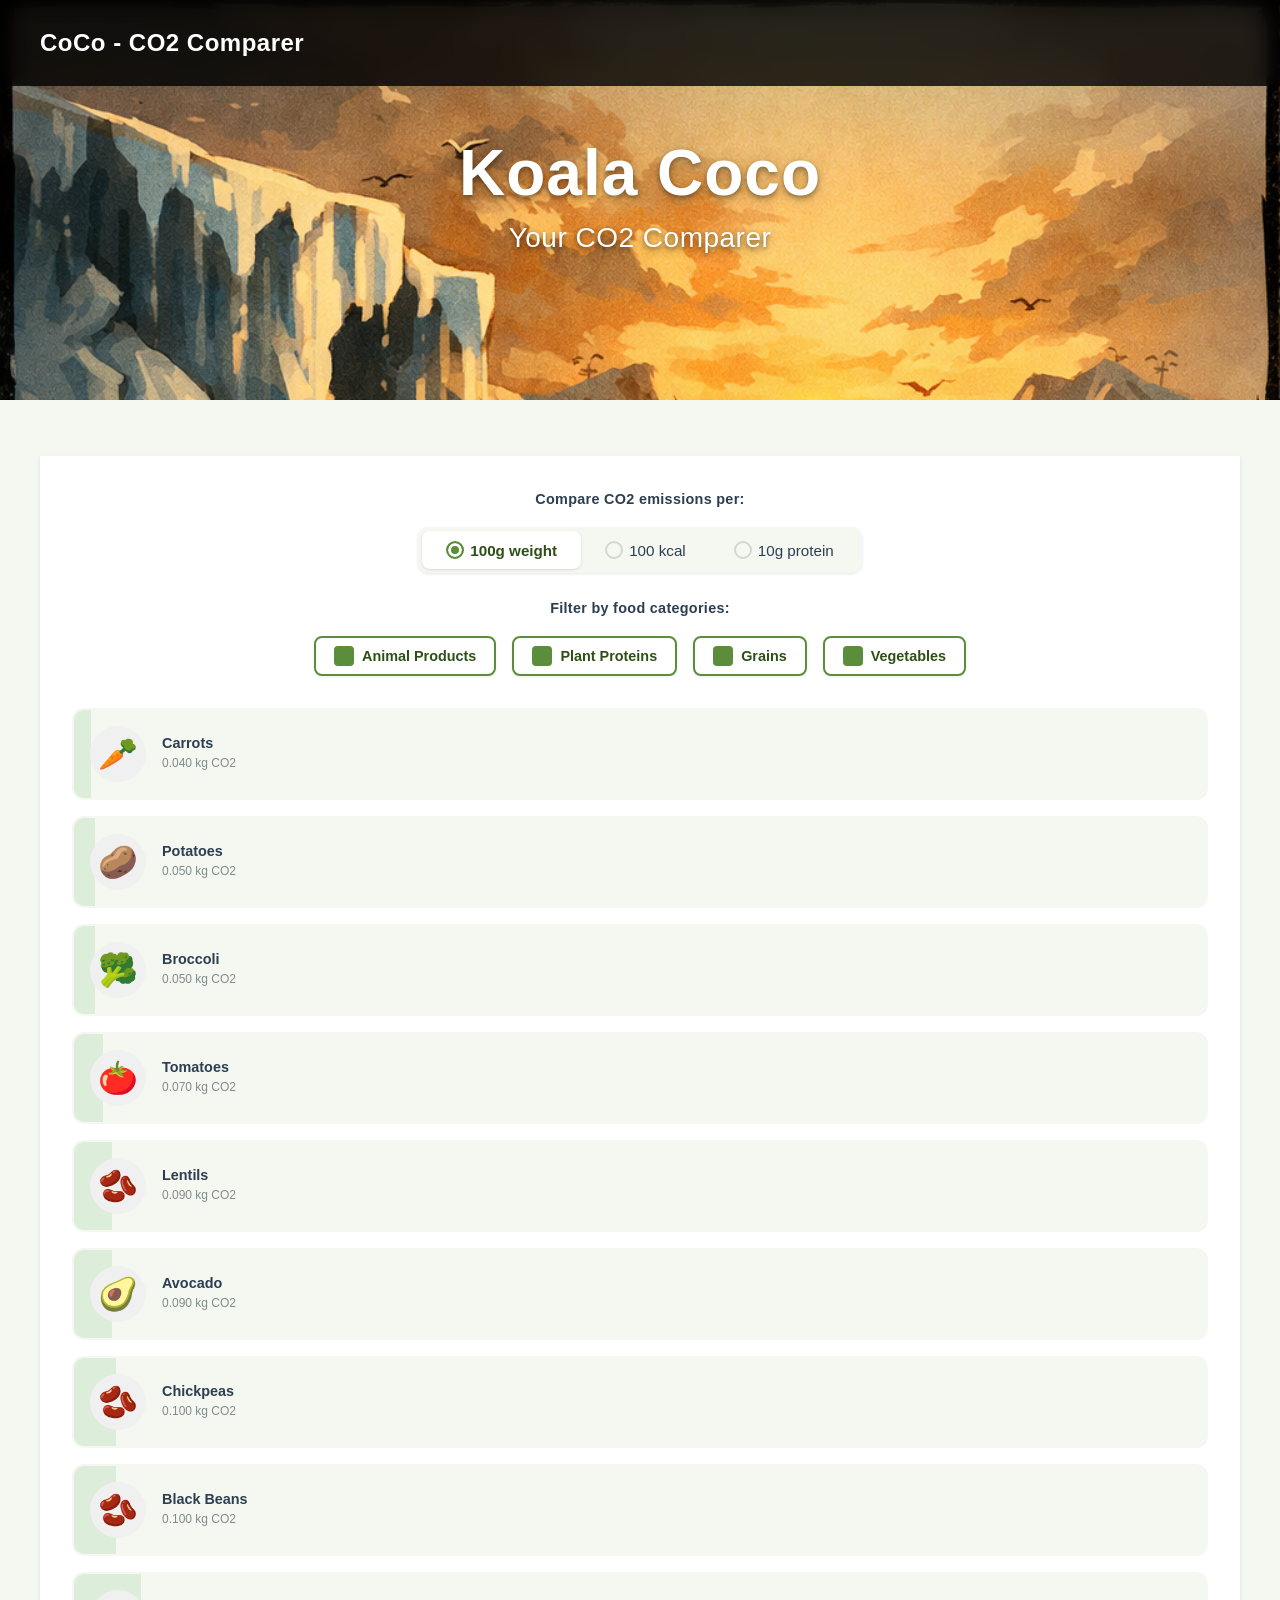
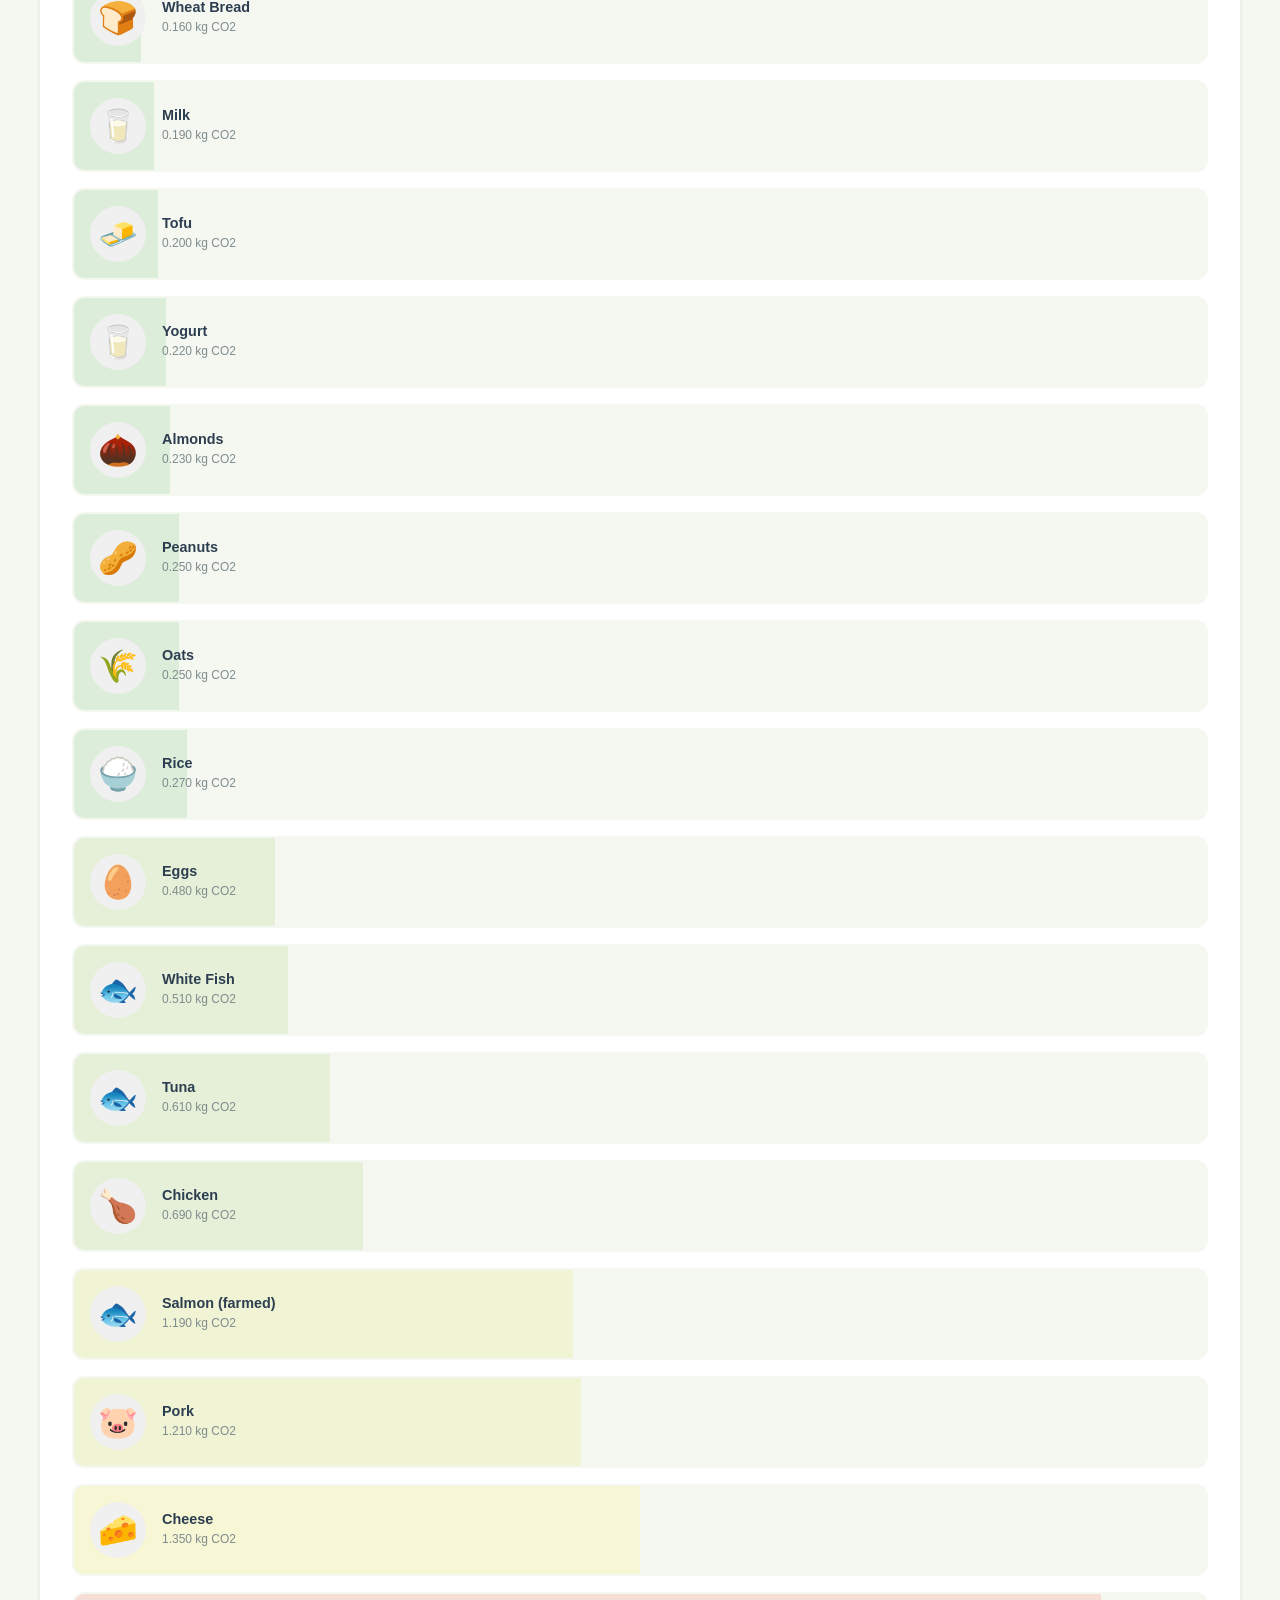
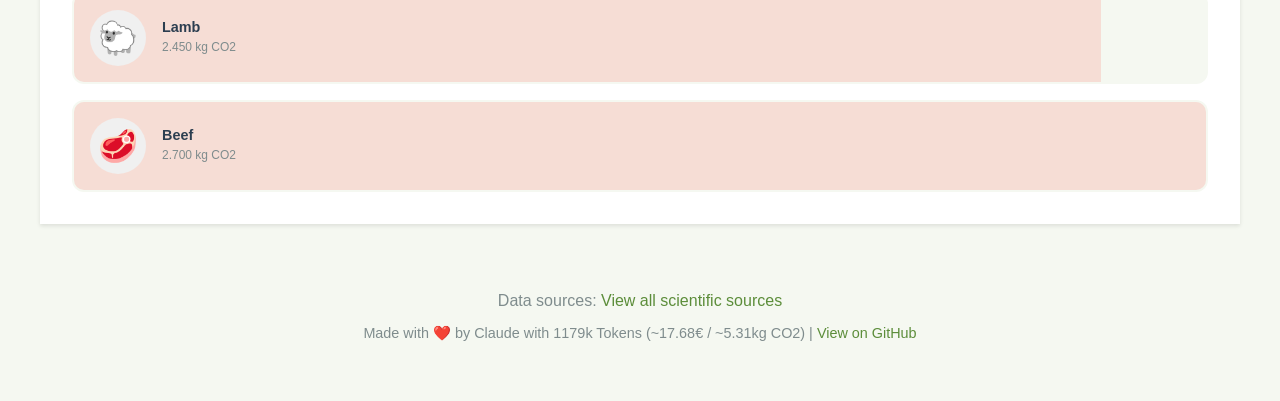
==== index.html @ 69d19e7f "Add overlay title to hero image Added centered overlay on hero image with title "Koala Coco" and sub" ====
<!DOCTYPE html>
<html lang="en">
<head>
    <meta charset="UTF-8">
    <meta name="viewport" content="width=device-width, initial-scale=1.0">
    <meta name="description" content="Compare the CO2 footprint of different foods per weight, calories, and protein. Learn how your food choices impact the environment with Coco the Koala.">
    <title>CoCo's CO2 Food Comparison | Environmental Impact Calculator</title>
    <link rel="stylesheet" href="styles.css">
</head>
<body>
    <!-- Hero Image -->
    <div class="hero-image">
        <img src="assets/coco-koala.png" alt="Coco the Koala" id="cocoImage" onerror="this.style.display='none'">
        <div class="hero-overlay">
            <h1 class="hero-title">Koala Coco</h1>
            <p class="hero-subtitle">Your CO2 Comparer</p>
        </div>
    </div>

    <!-- Header -->
    <header class="header">
        <div class="header-content">
            <h1>CoCo - CO2 Comparer</h1>
        </div>
    </header>

    <div class="container">
        <main class="main-content">
            <section class="food-comparison">
                <div class="controls-group">
                    <label class="controls-label">Compare CO2 emissions per:</label>
                    <div class="mode-buttons">
                        <button class="mode-btn active" data-mode="weight">100g weight</button>
                        <button class="mode-btn" data-mode="calories">100 kcal</button>
                        <button class="mode-btn" data-mode="protein">10g protein</button>
                    </div>
                </div>

                <div class="controls-group">
                    <label class="controls-label">Filter by food categories:</label>
                    <div class="category-buttons">
                        <button class="category-btn active" data-category="animal">Animal Products</button>
                        <button class="category-btn active" data-category="plant_protein">Plant Proteins</button>
                        <button class="category-btn active" data-category="grain">Grains</button>
                        <button class="category-btn active" data-category="vegetable">Vegetables</button>
                    </div>
                </div>

                <div class="bar-chart-container">
                    <div id="foodsList" class="foods-bars"></div>
                </div>
            </section>
        </main>

        <!-- Footer -->
        <footer class="footer">
            <p>Data sources: <a href="#" id="viewSourcesLink">View all scientific sources</a></p>
            <p class="attribution">
                Made with ❤️ by Claude with <span id="tokens"></span>k Tokens
                (~<span id="cost"></span>€ / ~<span id="co2"></span>kg CO2) |
                <a href="https://github.com/Ionenstrahl/CoCo" target="_blank">View on GitHub</a>
            </p>
        </footer>
    </div>

    <!-- Source Modal -->
    <div id="sourceModal" class="modal">
        <div class="modal-content">
            <span class="modal-close">&times;</span>
            <h2>Scientific Source</h2>
            <div id="sourceDetails"></div>
        </div>
    </div>

    <!-- All Sources Modal -->
    <div id="allSourcesModal" class="modal">
        <div class="modal-content">
            <span class="modal-close">&times;</span>
            <h2>All Data Sources</h2>
            <div id="allSourcesDetails"></div>
        </div>
    </div>

    <!-- Load data and main script -->
    <script src="data.js"></script>
    <script src="script.js"></script>
</body>
</html>
---- styles.css ----
/* ABOUTME: Stylesheet for CoCo CO2 Food Comparison website with responsive design
   ABOUTME: Includes color-coding for CO2 levels and accessible contrast ratios */

:root {
    --color-primary: #2d5016;
    --color-secondary: #5c8d3a;
    --color-accent: #a4c639;
    --color-background: #f5f8f1;
    --color-white: #ffffff;
    --color-text: #2c3e50;
    --color-text-light: #7f8c8d;
    --color-border: #d1d8d0;
    --color-shadow: rgba(0, 0, 0, 0.1);

    --color-co2-low: #4caf50;
    --color-co2-medium: #ff9800;
    --color-co2-high: #f44336;

    --border-radius: 12px;
    --spacing-xs: 8px;
    --spacing-sm: 16px;
    --spacing-md: 24px;
    --spacing-lg: 32px;
    --spacing-xl: 48px;
}

* {
    margin: 0;
    padding: 0;
    box-sizing: border-box;
}

body {
    font-family: -apple-system, BlinkMacSystemFont, 'Segoe UI', Roboto, Oxygen, Ubuntu, Cantarell, sans-serif;
    line-height: 1.6;
    color: var(--color-text);
    background-color: var(--color-background);
    min-height: 100vh;
    margin: 0;
    padding: 0;
}

.container {
    max-width: 1200px;
    margin: 0 auto;
    padding: var(--spacing-md) 0;
    margin-top: var(--spacing-lg);
}

/* Hero Image */
.hero-image {
    width: 100%;
    overflow: hidden;
    margin: 0;
    padding: 0;
    position: relative;
}

.hero-image img {
    width: 100%;
    height: auto;
    display: block;
}

.hero-overlay {
    position: absolute;
    top: 50%;
    left: 50%;
    transform: translate(-50%, -50%);
    text-align: center;
    z-index: 10;
    pointer-events: none;
}

.hero-title {
    font-size: 3.5rem;
    font-weight: 800;
    color: var(--color-white);
    margin: 0;
    text-shadow:
        0 2px 4px rgba(0, 0, 0, 0.3),
        0 4px 8px rgba(0, 0, 0, 0.2),
        0 0 20px rgba(0, 0, 0, 0.15);
    letter-spacing: 1px;
    line-height: 1.1;
}

.hero-subtitle {
    font-size: 1.5rem;
    font-weight: 400;
    color: var(--color-white);
    margin: var(--spacing-xs) 0 0 0;
    text-shadow:
        0 2px 4px rgba(0, 0, 0, 0.4),
        0 4px 8px rgba(0, 0, 0, 0.3);
    letter-spacing: 0.5px;
}

@media (min-width: 768px) {
    .hero-image {
        max-height: 400px;
    }

    .hero-image img {
        width: 100%;
        height: 100%;
        object-fit: cover;
        object-position: center;
    }

    .hero-title {
        font-size: 4rem;
    }

    .hero-subtitle {
        font-size: 1.75rem;
    }
}

@media (max-width: 767px) {
    .hero-title {
        font-size: 2.5rem;
    }

    .hero-subtitle {
        font-size: 1.2rem;
    }
}

@media (max-width: 480px) {
    .hero-title {
        font-size: 2rem;
    }

    .hero-subtitle {
        font-size: 1rem;
    }
}

/* Header Styles */
.header {
    background: rgba(0, 0, 0, 0.8);
    color: var(--color-white);
    padding: var(--spacing-md);
    position: fixed;
    top: 0;
    left: 0;
    right: 0;
    z-index: 100;
    backdrop-filter: blur(10px);
}

.header-content {
    max-width: 1200px;
    margin: 0 auto;
}

.header h1 {
    font-size: 1.5rem;
    font-weight: 600;
    margin: 0;
    letter-spacing: 0.5px;
}

/* Main Content */
.main-content {
    display: flex;
    flex-direction: column;
    gap: var(--spacing-lg);
}

section {
    background: var(--color-white);
    padding: var(--spacing-lg);
    border-radius: 0;
    box-shadow: 0 2px 4px var(--color-shadow);
}

section h2 {
    color: var(--color-primary);
    margin-bottom: var(--spacing-md);
    font-size: 1.8rem;
}

/* Food Comparison Section */
.food-comparison {
    background: var(--color-white);
    padding: var(--spacing-lg);
    border-radius: 0;
    box-shadow: 0 2px 4px var(--color-shadow);
}

.bar-chart-container {
    margin-top: var(--spacing-lg);
    width: 100%;
}

.foods-bars {
    display: flex;
    flex-direction: column;
    gap: var(--spacing-sm);
    width: 100%;
}

.no-foods-message {
    text-align: center;
    padding: var(--spacing-xl);
    color: var(--color-text-light);
    font-size: 1rem;
    font-style: italic;
}

.food-item {
    display: flex;
    align-items: center;
    gap: var(--spacing-sm);
    padding: var(--spacing-sm);
    background: var(--color-background);
    border-radius: var(--border-radius);
    transition: all 0.3s;
    border: 2px solid transparent;
    position: relative;
    overflow: hidden;
}

.food-item:hover {
    background-color: rgba(92, 141, 58, 0.1);
    border-color: var(--color-secondary);
    box-shadow: 0 4px 8px var(--color-shadow);
}

.food-bar {
    position: absolute;
    left: 0;
    top: 0;
    height: 100%;
    transition: width 0.6s ease-in-out;
    opacity: 0.15;
    z-index: 0;
}

.food-item:hover .food-bar {
    opacity: 0.25;
}

.food-info {
    display: flex;
    align-items: center;
    gap: var(--spacing-sm);
    flex: 1;
    position: relative;
    z-index: 1;
}

.food-image {
    width: 56px;
    height: 56px;
    object-fit: cover;
    border-radius: 50%;
    background: #f0f0f0;
    flex-shrink: 0;
}

.food-image.placeholder {
    display: flex;
    align-items: center;
    justify-content: center;
    font-size: 2rem;
}

.food-details {
    display: flex;
    flex-direction: column;
    gap: 2px;
    flex: 1;
    min-width: 0;
}

.food-name {
    font-size: 0.9rem;
    font-weight: 600;
    color: var(--color-text);
    line-height: 1.2;
}

.food-co2-value {
    font-size: 0.75rem;
    color: var(--color-text-light);
    font-weight: 500;
    cursor: pointer;
    transition: color 0.2s;
}

.food-co2-value:hover {
    color: var(--color-secondary);
    text-decoration: underline;
}

/* Controls Group */
.controls-group {
    display: flex;
    flex-direction: column;
    align-items: center;
    gap: var(--spacing-sm);
    margin-bottom: var(--spacing-md);
}

.controls-label {
    font-size: 0.9rem;
    font-weight: 600;
    color: var(--color-text);
    text-align: center;
    letter-spacing: 0.3px;
}

/* Mode Selection Buttons - Radio Style */
.mode-buttons {
    display: flex;
    gap: 0;
    justify-content: center;
    flex-wrap: wrap;
    background: var(--color-background);
    padding: 4px;
    border-radius: 10px;
    width: fit-content;
    box-shadow: 0 1px 3px rgba(0, 0, 0, 0.1);
}

.mode-btn {
    padding: 10px 24px;
    font-size: 0.95rem;
    font-weight: 500;
    border: none;
    background: transparent;
    color: var(--color-text);
    cursor: pointer;
    transition: all 0.25s ease;
    position: relative;
    border-radius: 8px;
    display: flex;
    align-items: center;
    gap: 6px;
}

.mode-btn::before {
    content: '';
    width: 14px;
    height: 14px;
    border: 2px solid var(--color-border);
    border-radius: 50%;
    transition: all 0.25s ease;
    display: inline-block;
}

.mode-btn:hover {
    color: var(--color-primary);
}

.mode-btn:hover::before {
    border-color: var(--color-secondary);
}

.mode-btn.active {
    background: var(--color-white);
    color: var(--color-primary);
    font-weight: 600;
    box-shadow: 0 1px 3px rgba(0, 0, 0, 0.12);
}

.mode-btn.active::before {
    border-color: var(--color-secondary);
    background: var(--color-secondary);
    box-shadow: inset 0 0 0 3px var(--color-white);
}

/* Category Filter Buttons - Checkbox Style */
.category-buttons {
    display: flex;
    gap: var(--spacing-sm);
    justify-content: center;
    flex-wrap: wrap;
    margin-bottom: 0;
}

.category-btn {
    padding: 8px 18px;
    font-size: 0.9rem;
    font-weight: 500;
    border: 2px solid var(--color-border);
    background: var(--color-white);
    color: var(--color-text);
    border-radius: 8px;
    cursor: pointer;
    transition: all 0.25s ease;
    display: flex;
    align-items: center;
    gap: 8px;
    box-shadow: 0 1px 3px rgba(0, 0, 0, 0.08);
}

.category-btn::before {
    content: '';
    width: 16px;
    height: 16px;
    border: 2px solid var(--color-border);
    border-radius: 4px;
    transition: all 0.25s ease;
    display: inline-block;
    position: relative;
}

.category-btn:hover {
    border-color: var(--color-secondary);
    background: rgba(92, 141, 58, 0.03);
    transform: translateY(-1px);
    box-shadow: 0 2px 6px rgba(0, 0, 0, 0.12);
}

.category-btn:hover::before {
    border-color: var(--color-secondary);
}

.category-btn.active {
    background: var(--color-white);
    border-color: var(--color-secondary);
    color: var(--color-primary);
    font-weight: 600;
}

.category-btn.active::before {
    background: var(--color-secondary);
    border-color: var(--color-secondary);
}

.category-btn.active::after {
    content: '✓';
    position: absolute;
    color: var(--color-white);
    font-size: 12px;
    font-weight: 700;
    margin-left: -14px;
    margin-top: 1px;
}

/* Footer */
.footer {
    text-align: center;
    padding: var(--spacing-lg);
    margin-top: var(--spacing-lg);
    color: var(--color-text-light);
}

.footer a {
    color: var(--color-secondary);
    text-decoration: none;
}

.footer a:hover {
    text-decoration: underline;
}

.attribution {
    margin-top: var(--spacing-xs);
    font-size: 0.9rem;
}

/* Modal Styles */
.modal {
    display: none;
    position: fixed;
    z-index: 1000;
    left: 0;
    top: 0;
    width: 100%;
    height: 100%;
    background-color: rgba(0, 0, 0, 0.5);
    animation: fadeIn 0.3s;
}

.modal.active {
    display: flex;
    justify-content: center;
    align-items: center;
}

@keyframes fadeIn {
    from { opacity: 0; }
    to { opacity: 1; }
}

.modal-content {
    background-color: var(--color-white);
    padding: var(--spacing-lg);
    border-radius: var(--border-radius);
    max-width: 600px;
    width: 90%;
    max-height: 80vh;
    overflow-y: auto;
    box-shadow: 0 4px 12px rgba(0, 0, 0, 0.3);
    position: relative;
    animation: slideIn 0.3s;
}

@keyframes slideIn {
    from {
        transform: translateY(-50px);
        opacity: 0;
    }
    to {
        transform: translateY(0);
        opacity: 1;
    }
}

.modal-close {
    position: absolute;
    right: var(--spacing-md);
    top: var(--spacing-md);
    font-size: 2rem;
    font-weight: 700;
    color: var(--color-text-light);
    cursor: pointer;
    line-height: 1;
}

.modal-close:hover {
    color: var(--color-text);
}

.source-details {
    margin-top: var(--spacing-md);
}

.source-details h3 {
    color: var(--color-primary);
    margin-bottom: var(--spacing-sm);
}

.source-details p {
    margin-bottom: var(--spacing-xs);
}

.source-details a {
    color: var(--color-secondary);
    word-break: break-all;
}

.source-item {
    padding: var(--spacing-md);
    border: 1px solid var(--color-border);
    border-radius: 8px;
    margin-bottom: var(--spacing-md);
}

/* Responsive Design */
@media (max-width: 768px) {
    .header h1 {
        font-size: 1.25rem;
    }

    .controls-label {
        font-size: 0.85rem;
    }

    .food-image {
        width: 48px;
        height: 48px;
    }

    .food-image.placeholder {
        font-size: 1.75rem;
    }

    .mode-btn {
        font-size: 0.85rem;
        padding: 8px 16px;
    }

    .mode-btn::before {
        width: 12px;
        height: 12px;
    }

    .category-btn {
        font-size: 0.85rem;
        padding: 7px 14px;
    }

    .category-btn::before {
        width: 14px;
        height: 14px;
    }
}

@media (max-width: 480px) {
    .container {
        padding: var(--spacing-sm) 0;
    }

    section {
        padding: var(--spacing-md);
        border-radius: 0;
    }

    .header h1 {
        font-size: 1.1rem;
    }

    .controls-group {
        gap: var(--spacing-xs);
        margin-bottom: var(--spacing-sm);
    }

    .controls-label {
        font-size: 0.8rem;
    }

    .mode-buttons {
        padding: 3px;
    }

    .mode-btn {
        font-size: 0.8rem;
        padding: 7px 12px;
        gap: 4px;
    }

    .mode-btn::before {
        width: 11px;
        height: 11px;
    }

    .category-btn {
        font-size: 0.8rem;
        padding: 6px 12px;
        gap: 6px;
    }

    .category-btn::before {
        width: 13px;
        height: 13px;
    }

    .category-btn.active::after {
        font-size: 11px;
        margin-left: -12px;
    }

    .food-item {
        padding: var(--spacing-xs);
        gap: var(--spacing-xs);
    }

    .food-image {
        width: 44px;
        height: 44px;
    }

    .food-image.placeholder {
        font-size: 1.6rem;
    }

    .food-name {
        font-size: 0.8rem;
    }

    .food-co2-value {
        font-size: 0.7rem;
    }
}

/* Accessibility */
:focus-visible {
    outline: 2px solid var(--color-accent);
    outline-offset: 2px;
}

@media (prefers-reduced-motion: reduce) {
    *,
    *::before,
    *::after {
        animation-duration: 0.01ms !important;
        animation-iteration-count: 1 !important;
        transition-duration: 0.01ms !important;
    }
}
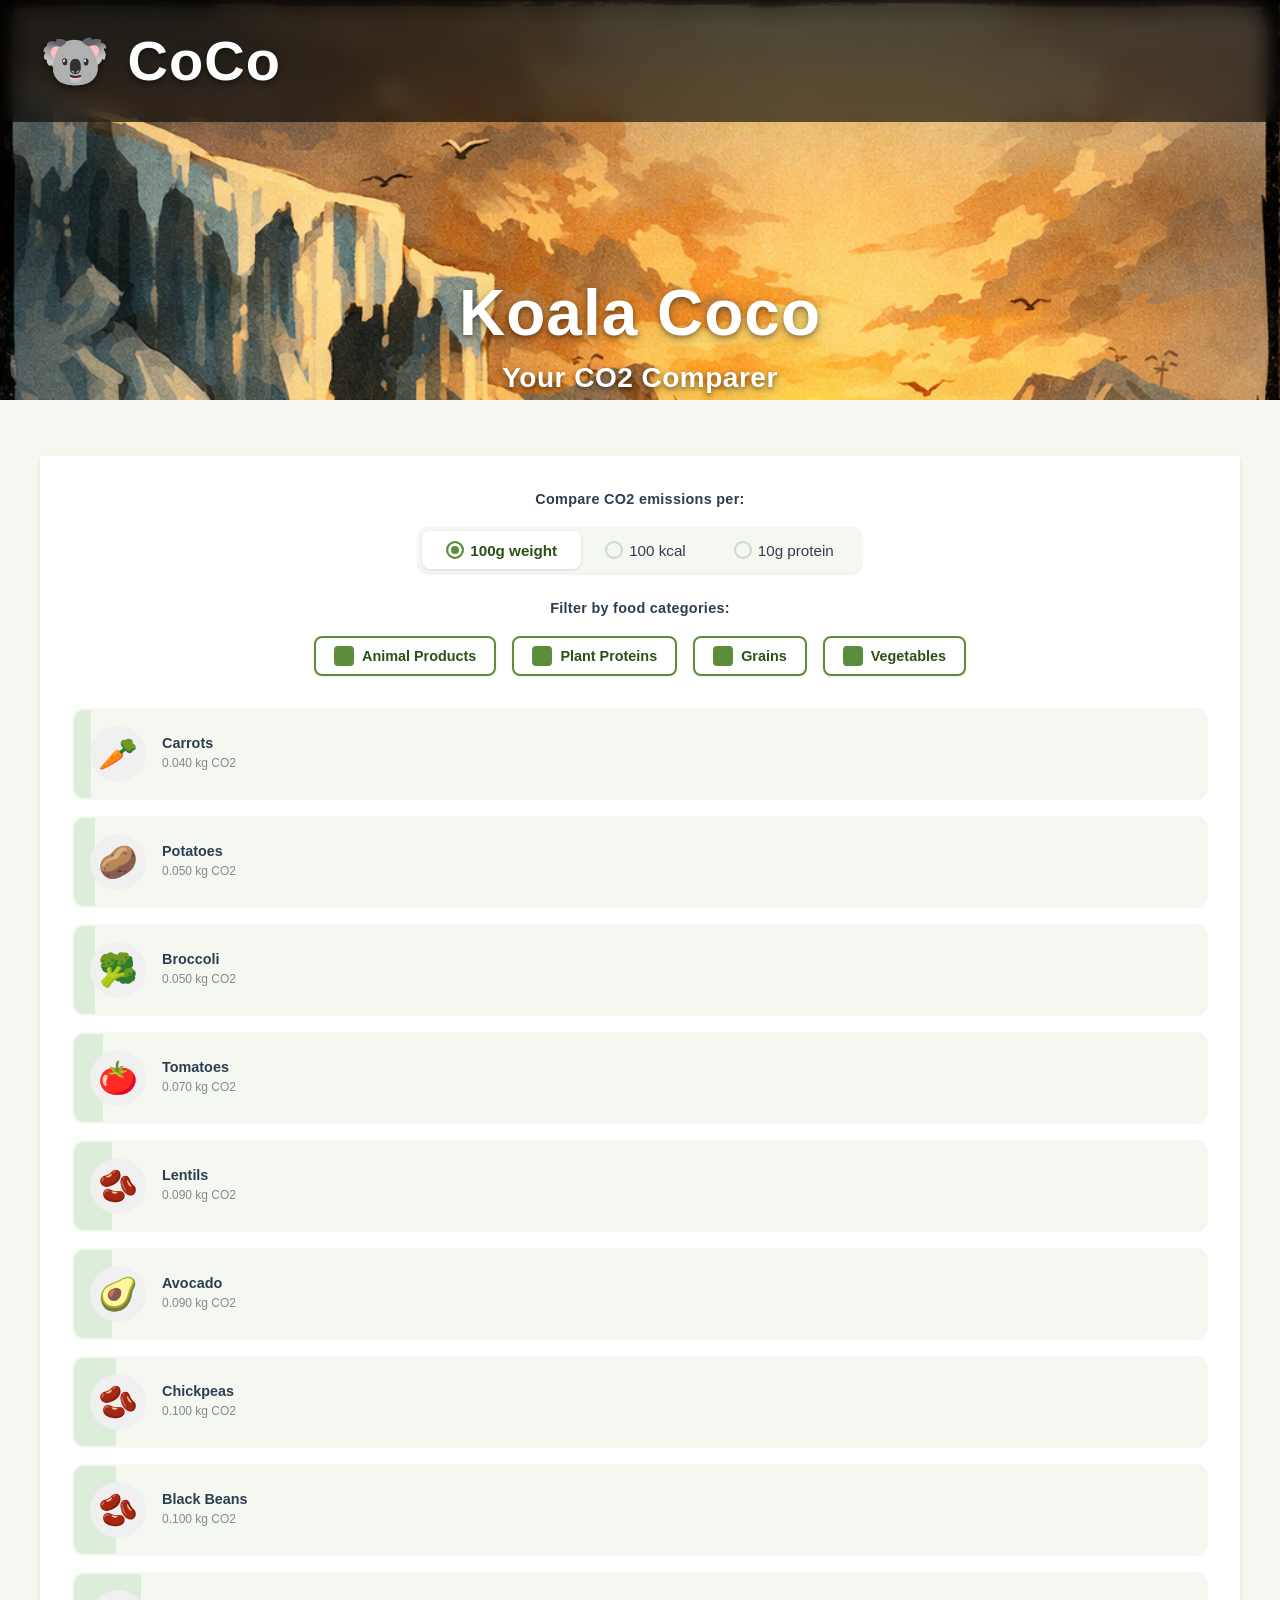
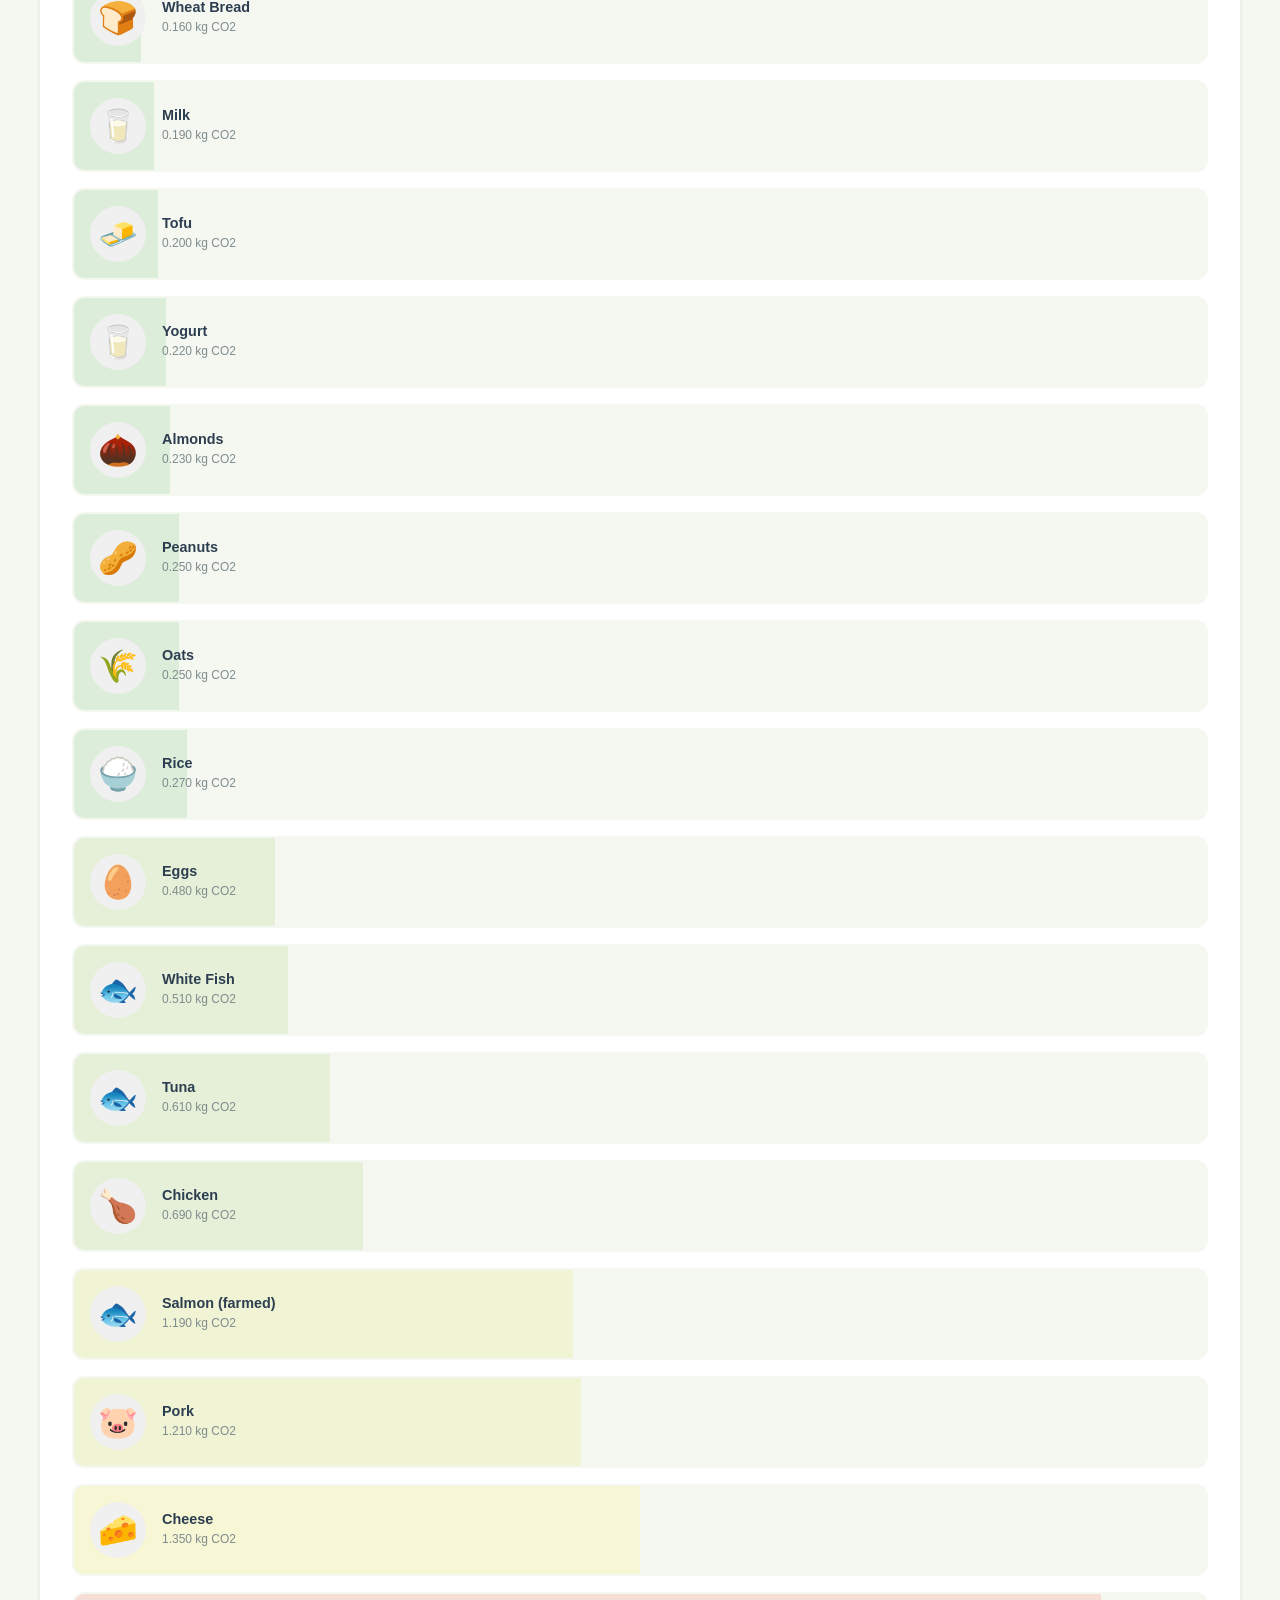
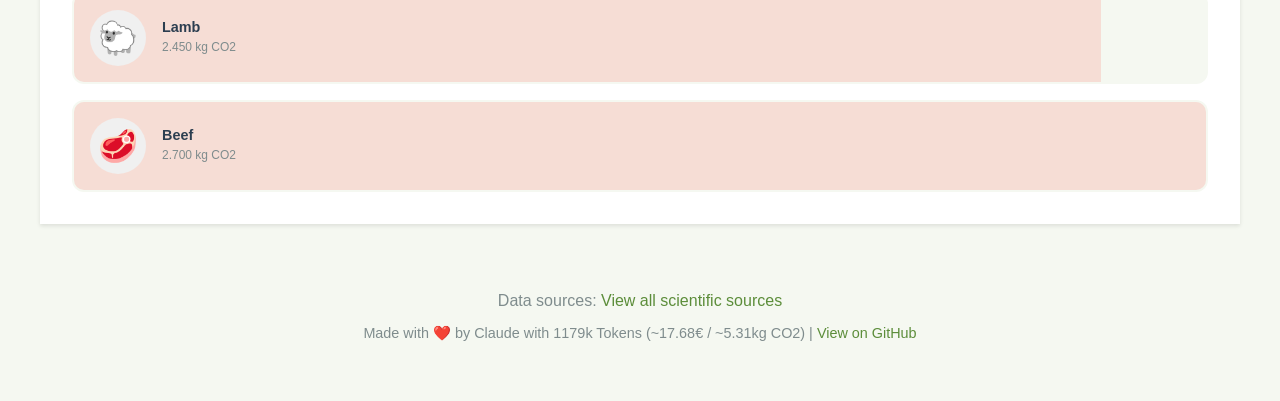
==== commit 43ae08fc: "finetune mobile appearance" ====
--- a/index.html
+++ b/index.html
@@ -20,7 +20,7 @@
     <!-- Header -->
     <header class="header">
         <div class="header-content">
-            <h1>CoCo - CO2 Comparer</h1>
+            <h1>🐨 CoCo</h1>
         </div>
     </header>
 
--- a/styles.css
+++ b/styles.css
@@ -64,7 +64,7 @@
 
 .hero-overlay {
     position: absolute;
-    top: 50%;
+    top: 85%;
     left: 50%;
     transform: translate(-50%, -50%);
     text-align: center;
@@ -87,7 +87,7 @@
 
 .hero-subtitle {
     font-size: 1.5rem;
-    font-weight: 400;
+    font-weight: 600;
     color: var(--color-white);
     margin: var(--spacing-xs) 0 0 0;
     text-shadow:
@@ -139,9 +139,9 @@
 
 /* Header Styles */
 .header {
-    background: rgba(0, 0, 0, 0.8);
+    background: rgba(0, 0, 0, 0.6);
     color: var(--color-white);
-    padding: var(--spacing-md);
+    padding: var(--spacing-sm);
     position: fixed;
     top: 0;
     left: 0;
@@ -156,10 +156,15 @@
 }
 
 .header h1 {
-    font-size: 1.5rem;
-    font-weight: 600;
+    font-size: 3.5rem;
+    font-weight: 800;
+    color: var(--color-white);
     margin: 0;
-    letter-spacing: 0.5px;
+    text-shadow:
+        0 2px 4px rgba(0, 0, 0, 0.3),
+        0 4px 8px rgba(0, 0, 0, 0.2),
+        0 0 20px rgba(0, 0, 0, 0.15);
+    letter-spacing: 1px;
 }
 
 /* Main Content */
@@ -603,7 +608,7 @@
     }
 
     .header h1 {
-        font-size: 1.1rem;
+        font-size: 2rem;
     }
 
     .controls-group {
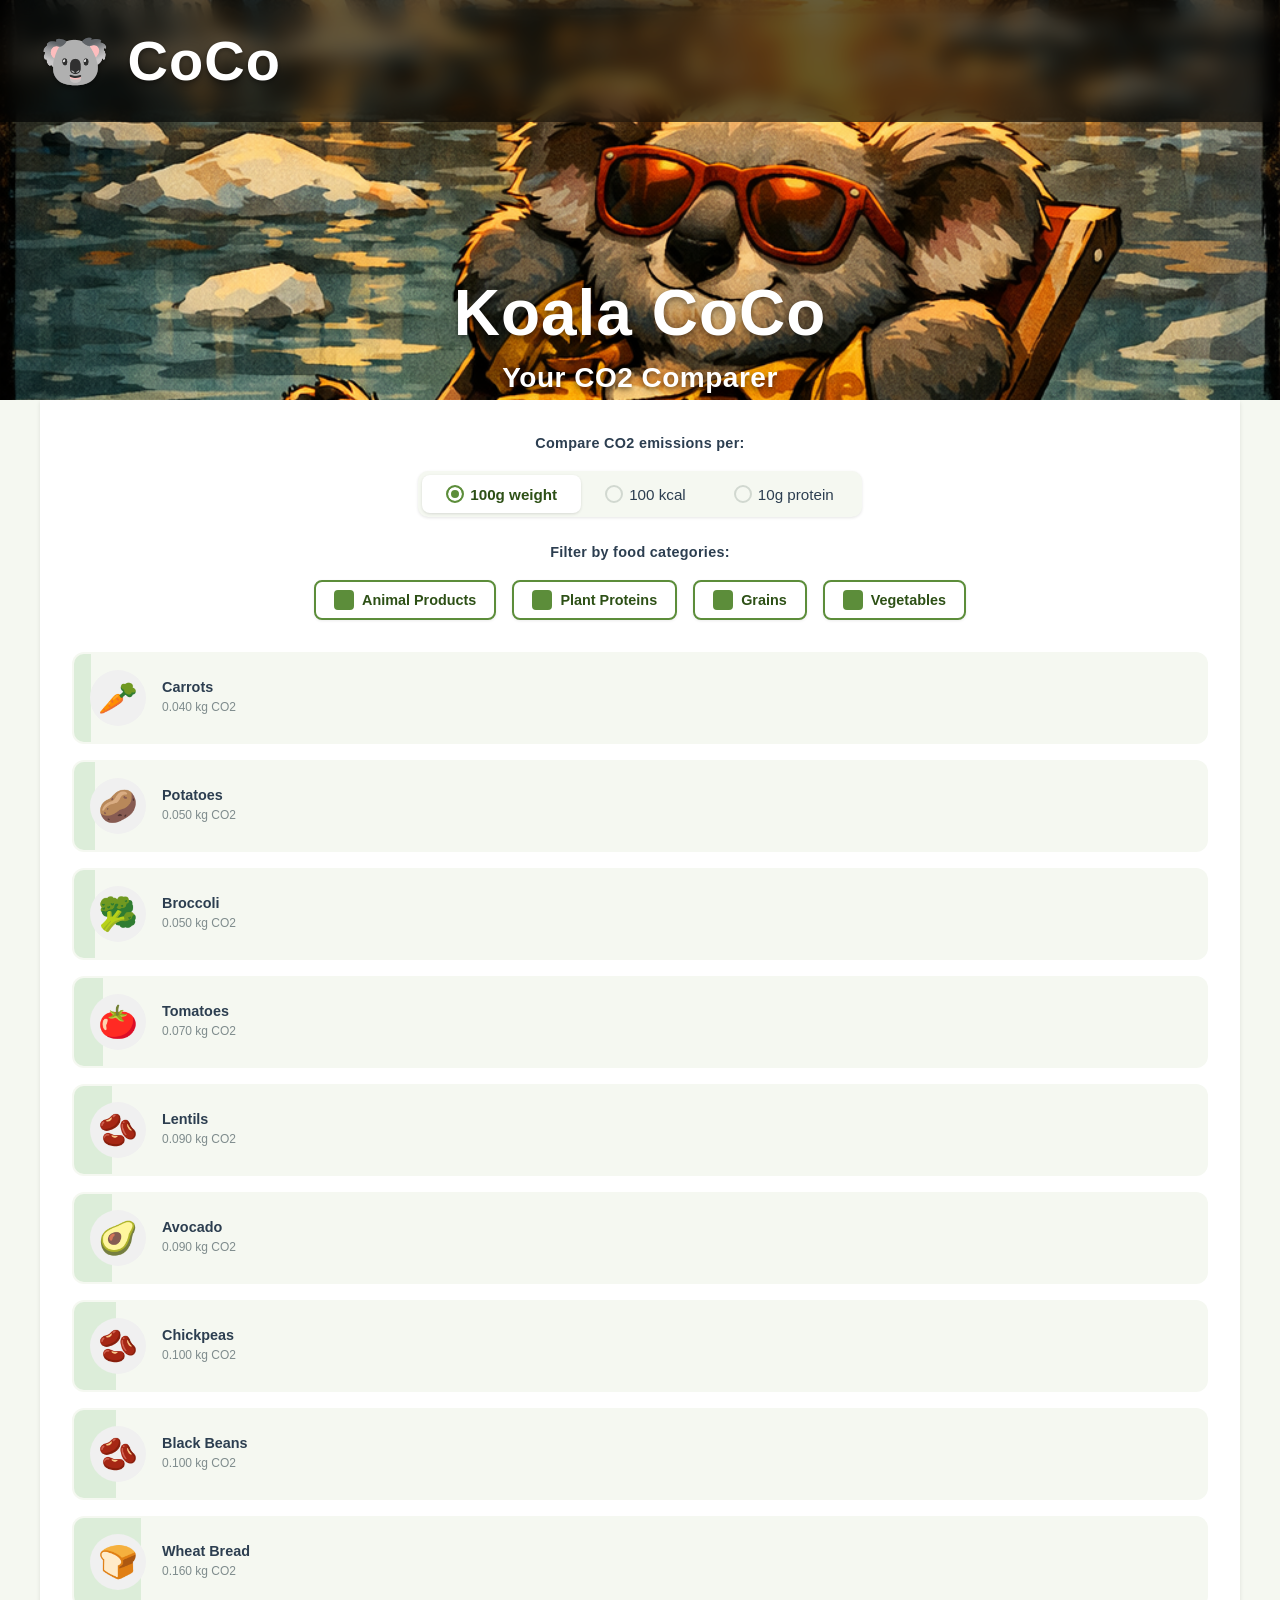
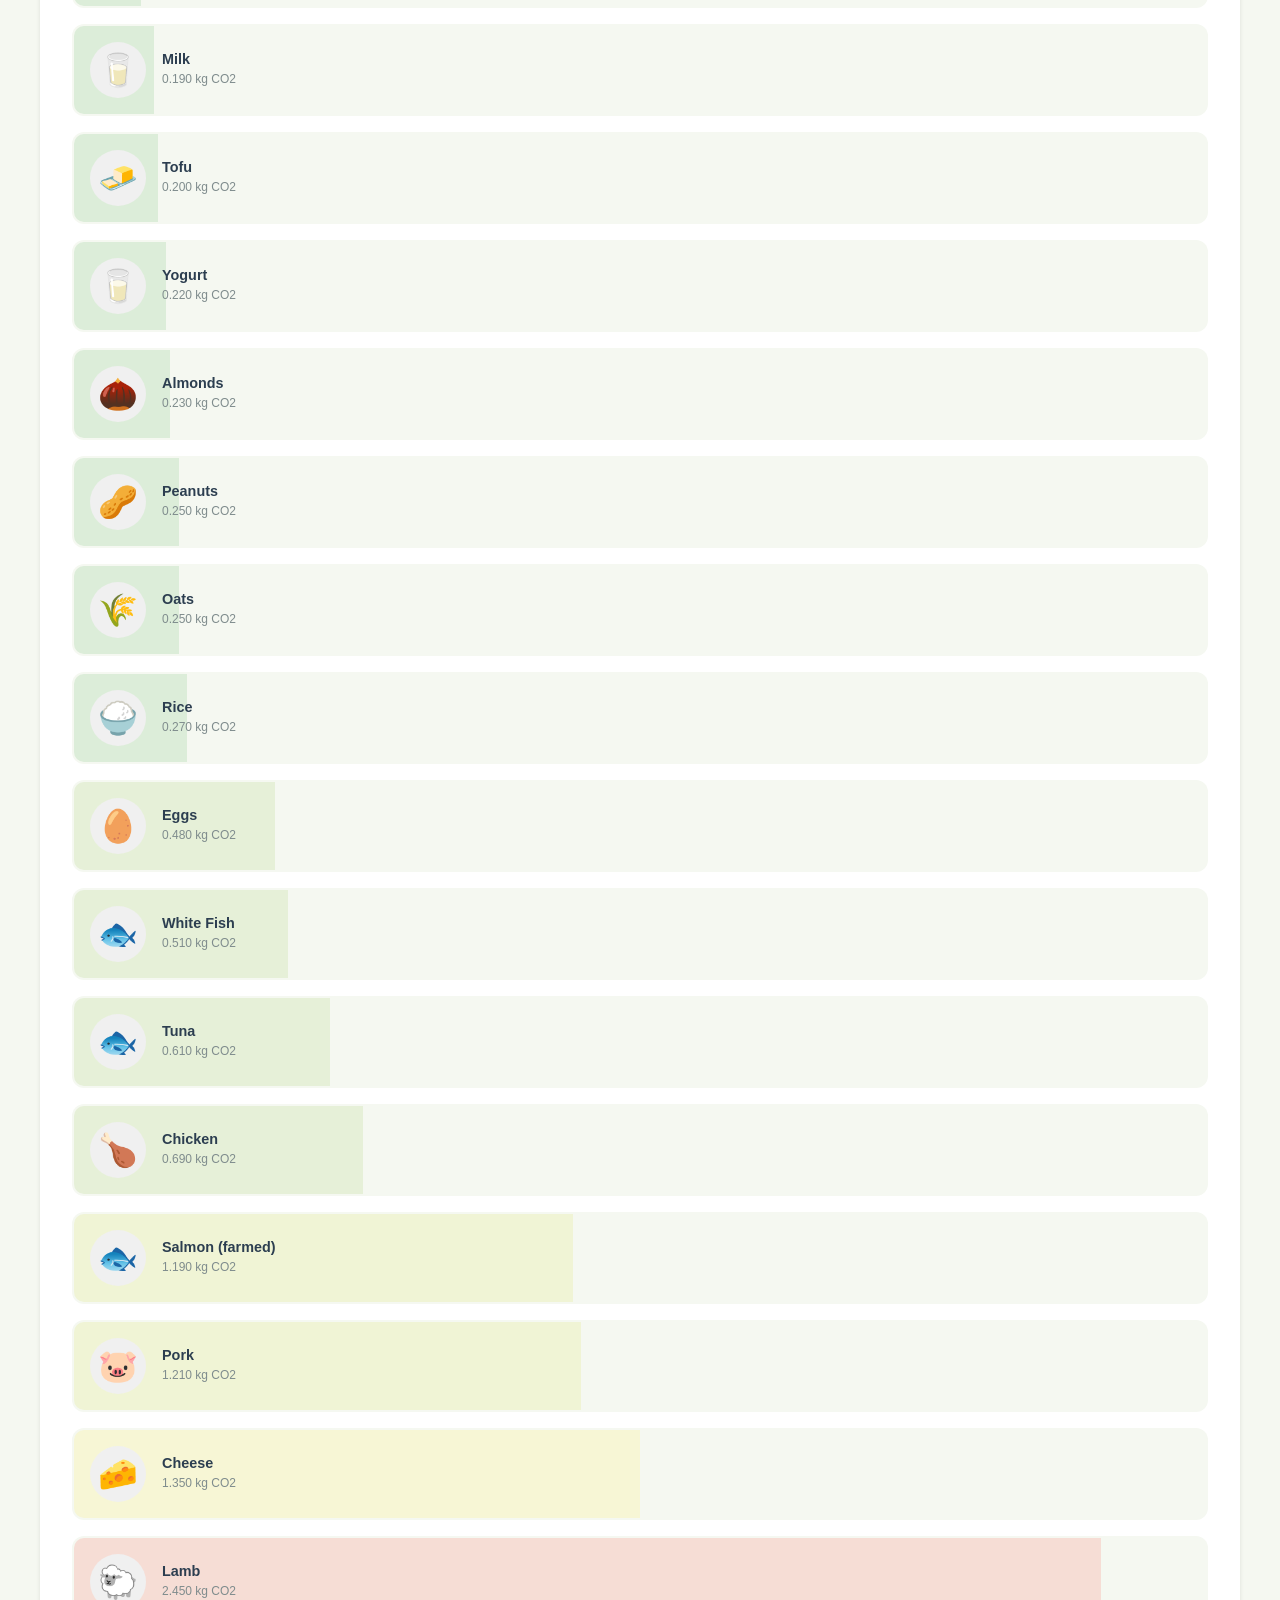
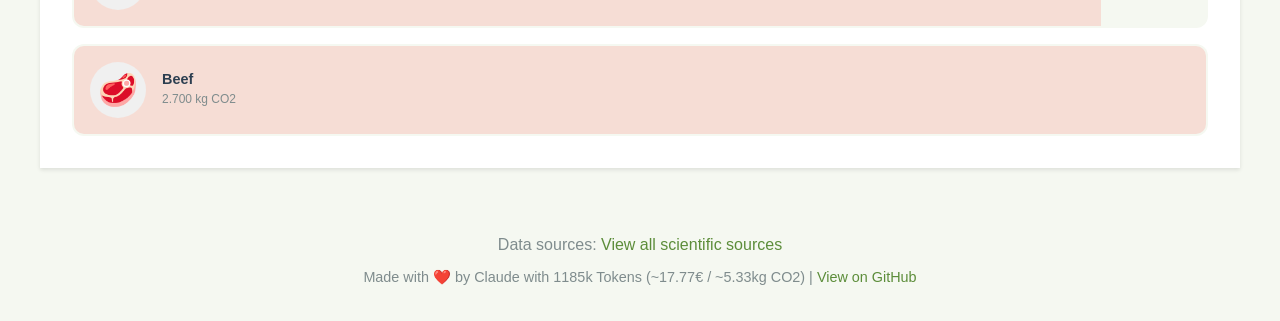
==== commit c104981b: "fix image title" ====
--- a/index.html
+++ b/index.html
@@ -12,7 +12,7 @@
     <div class="hero-image">
         <img src="assets/coco-koala.png" alt="Coco the Koala" id="cocoImage" onerror="this.style.display='none'">
         <div class="hero-overlay">
-            <h1 class="hero-title">Koala Coco</h1>
+            <h1 class="hero-title">Koala CoCo</h1>
             <p class="hero-subtitle">Your CO2 Comparer</p>
         </div>
     </div>
--- a/styles.css
+++ b/styles.css
@@ -43,8 +43,6 @@
 .container {
     max-width: 1200px;
     margin: 0 auto;
-    padding: var(--spacing-md) 0;
-    margin-top: var(--spacing-lg);
 }
 
 /* Hero Image */
@@ -99,13 +97,16 @@
 @media (min-width: 768px) {
     .hero-image {
         max-height: 400px;
+        display: flex;
+        align-items: center;
+        justify-content: center;
     }
 
     .hero-image img {
         width: 100%;
         height: 100%;
         object-fit: cover;
-        object-position: center;
+        object-position: center center;
     }
 
     .hero-title {
@@ -598,10 +599,6 @@
 }
 
 @media (max-width: 480px) {
-    .container {
-        padding: var(--spacing-sm) 0;
-    }
-
     section {
         padding: var(--spacing-md);
         border-radius: 0;
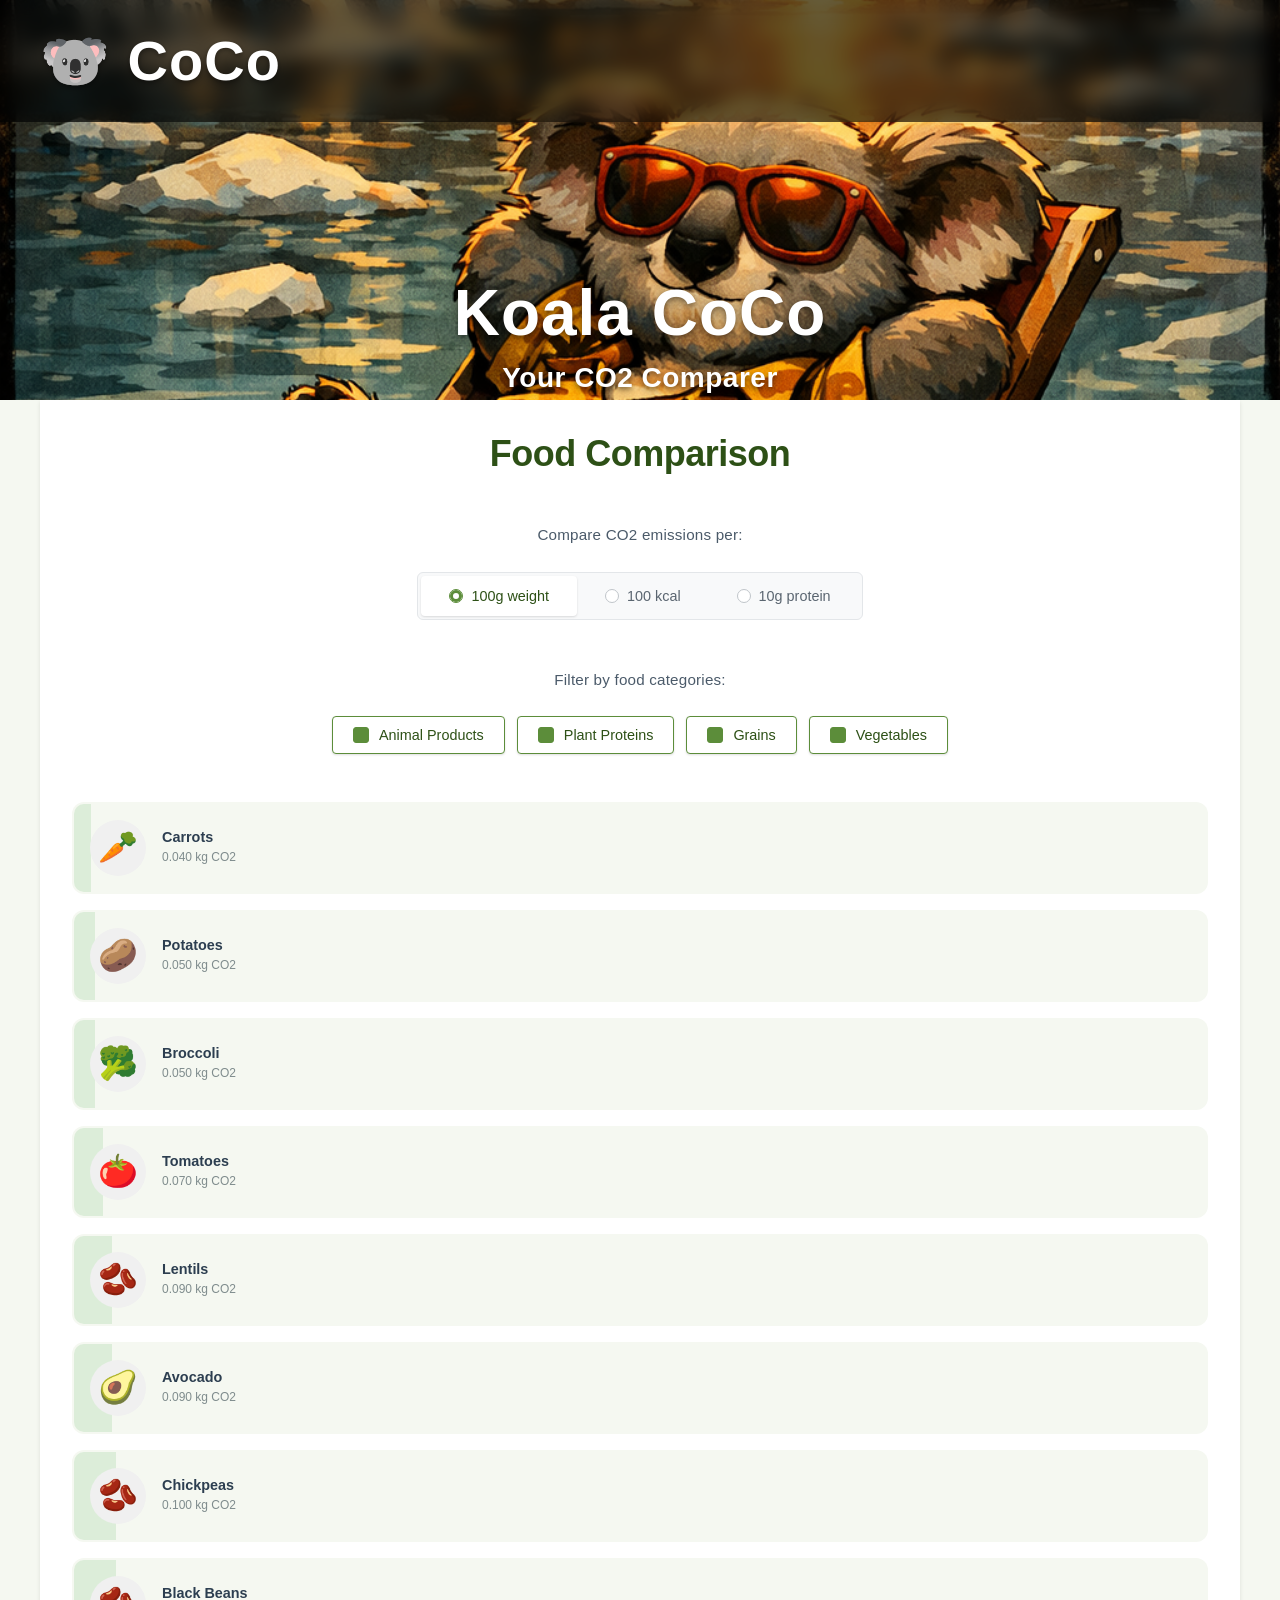
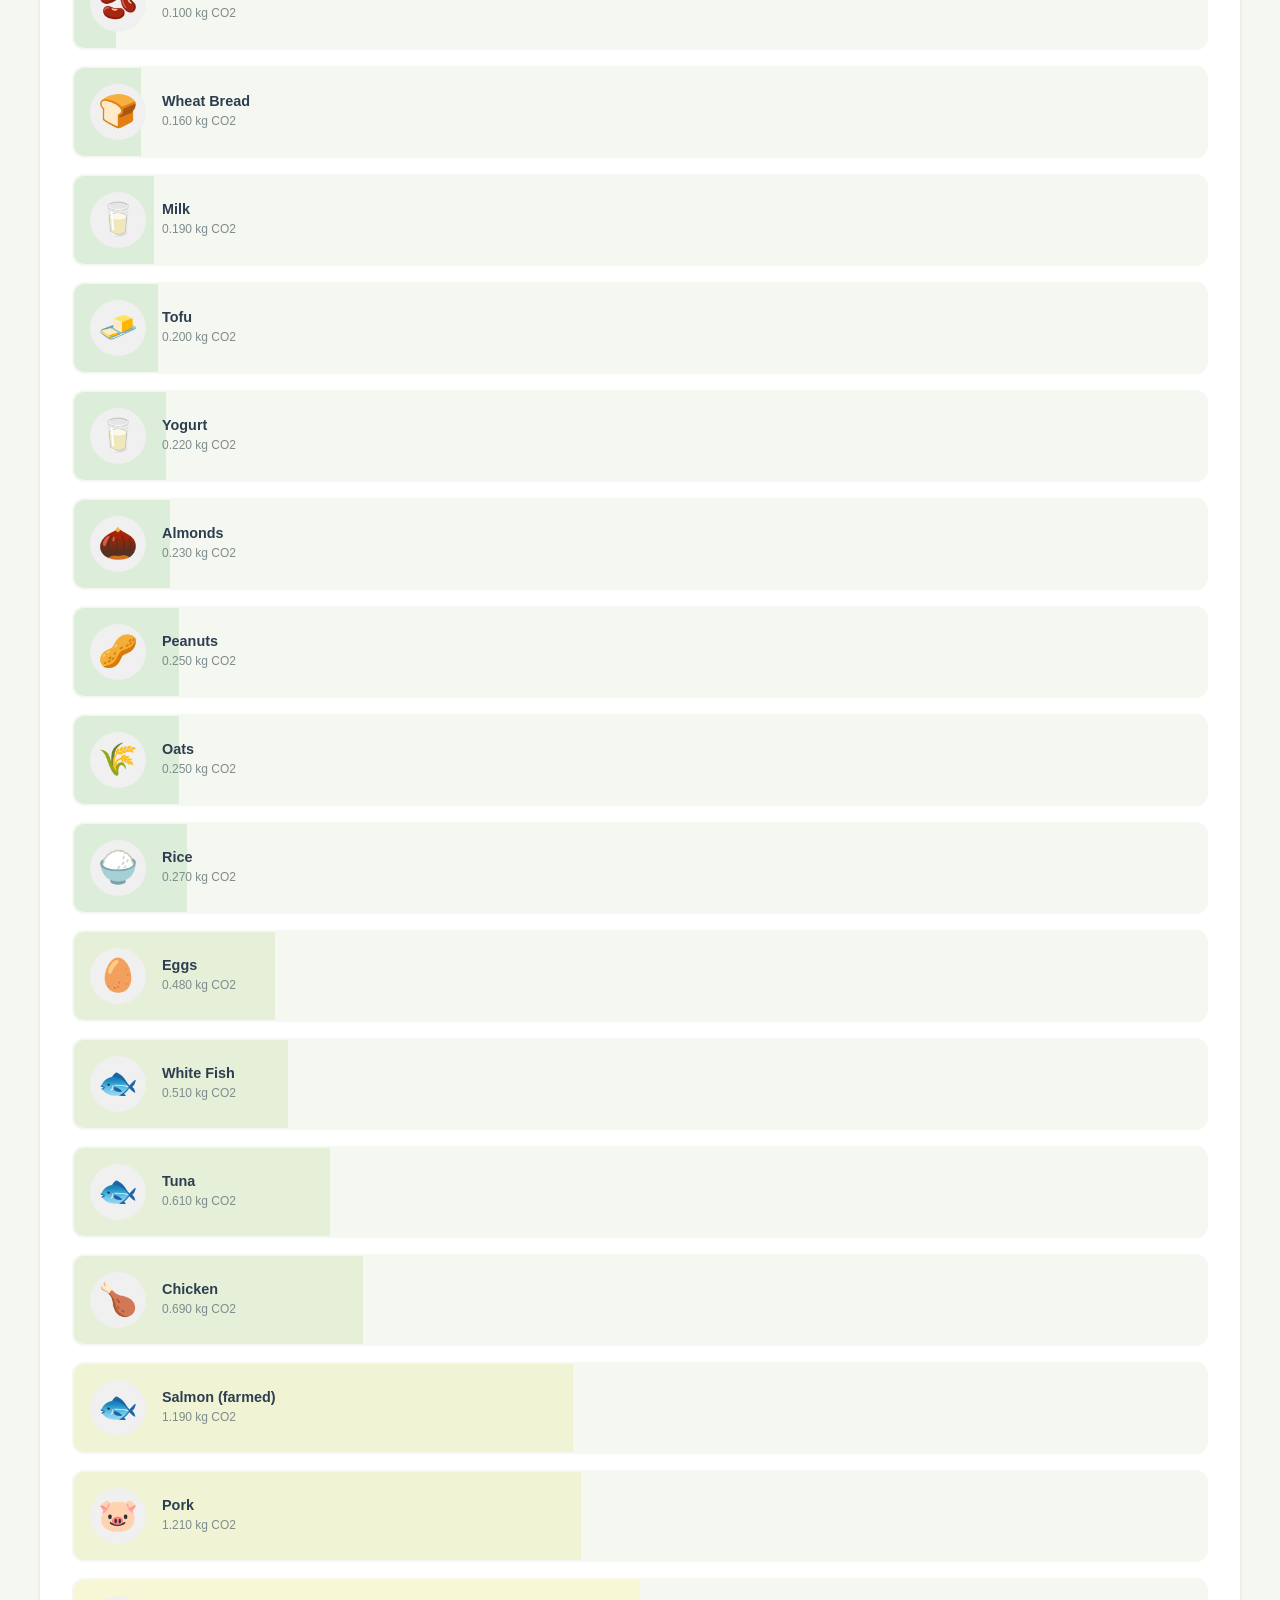
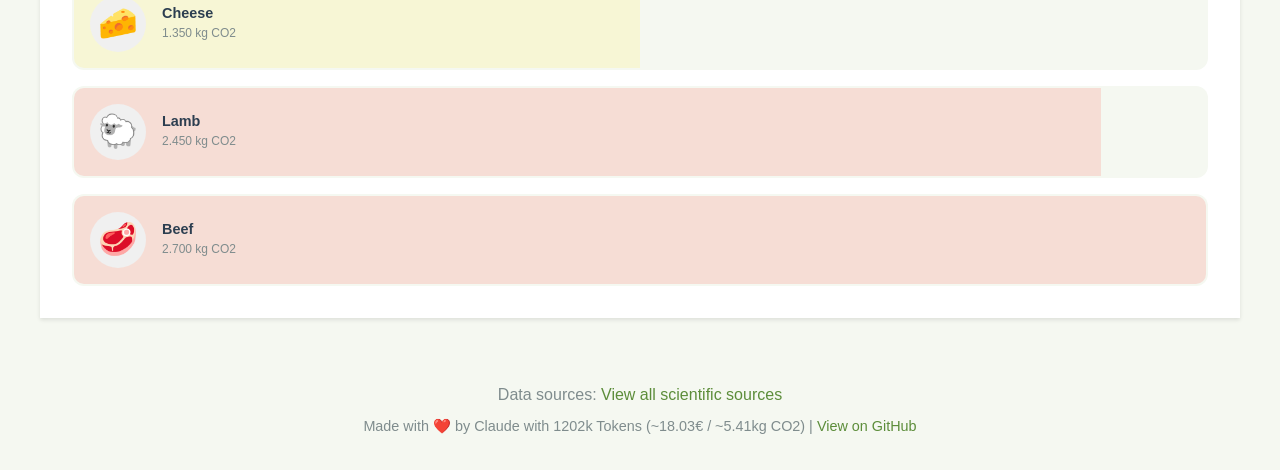
==== commit 3860dd29: "Add section heading and redesign buttons with elegant style Added "Food Comparison" heading at top o" ====
--- a/index.html
+++ b/index.html
@@ -27,6 +27,8 @@
     <div class="container">
         <main class="main-content">
             <section class="food-comparison">
+                <h2 class="section-heading">Food Comparison</h2>
+
                 <div class="controls-group">
                     <label class="controls-label">Compare CO2 emissions per:</label>
                     <div class="mode-buttons">
--- a/styles.css
+++ b/styles.css
@@ -182,10 +182,14 @@
     box-shadow: 0 2px 4px var(--color-shadow);
 }
 
-section h2 {
+.section-heading {
     color: var(--color-primary);
-    margin-bottom: var(--spacing-md);
-    font-size: 1.8rem;
+    margin: 0 0 var(--spacing-xl) 0;
+    font-size: 2.25rem;
+    font-weight: 700;
+    text-align: center;
+    letter-spacing: -0.5px;
+    line-height: 1.2;
 }
 
 /* Food Comparison Section */
@@ -307,16 +311,17 @@
     display: flex;
     flex-direction: column;
     align-items: center;
-    gap: var(--spacing-sm);
-    margin-bottom: var(--spacing-md);
+    gap: var(--spacing-md);
+    margin-bottom: var(--spacing-xl);
 }
 
 .controls-label {
-    font-size: 0.9rem;
-    font-weight: 600;
+    font-size: 0.95rem;
+    font-weight: 500;
     color: var(--color-text);
     text-align: center;
-    letter-spacing: 0.3px;
+    letter-spacing: 0.2px;
+    opacity: 0.85;
 }
 
 /* Mode Selection Buttons - Radio Style */
@@ -325,101 +330,104 @@
     gap: 0;
     justify-content: center;
     flex-wrap: wrap;
-    background: var(--color-background);
-    padding: 4px;
-    border-radius: 10px;
+    background: #f8f9fa;
+    padding: 3px;
+    border-radius: 6px;
     width: fit-content;
-    box-shadow: 0 1px 3px rgba(0, 0, 0, 0.1);
+    border: 1px solid #e3e6e9;
 }
 
 .mode-btn {
-    padding: 10px 24px;
-    font-size: 0.95rem;
-    font-weight: 500;
+    padding: 12px 28px;
+    font-size: 0.9rem;
+    font-weight: 400;
     border: none;
     background: transparent;
-    color: var(--color-text);
+    color: #5a6570;
     cursor: pointer;
-    transition: all 0.25s ease;
+    transition: all 0.2s ease;
     position: relative;
-    border-radius: 8px;
+    border-radius: 4px;
     display: flex;
     align-items: center;
-    gap: 6px;
+    gap: 8px;
+    white-space: nowrap;
 }
 
 .mode-btn::before {
+    content: '';
+    width: 12px;
+    height: 12px;
+    border: 1.5px solid #c0c5ca;
+    border-radius: 50%;
+    transition: all 0.2s ease;
+    display: inline-block;
+    background: var(--color-white);
+}
+
+.mode-btn:hover {
+    color: var(--color-primary);
+}
+
+.mode-btn:hover::before {
+    border-color: var(--color-secondary);
+}
+
+.mode-btn.active {
+    background: var(--color-white);
+    color: var(--color-primary);
+    font-weight: 500;
+    box-shadow: 0 1px 2px rgba(0, 0, 0, 0.06), 0 1px 3px rgba(0, 0, 0, 0.08);
+}
+
+.mode-btn.active::before {
+    border-color: var(--color-secondary);
+    background: var(--color-white);
+    box-shadow: inset 0 0 0 3px var(--color-secondary);
+}
+
+/* Category Filter Buttons - Checkbox Style */
+.category-buttons {
+    display: flex;
+    gap: 12px;
+    justify-content: center;
+    flex-wrap: wrap;
+    margin-bottom: 0;
+}
+
+.category-btn {
+    padding: 10px 20px;
+    font-size: 0.9rem;
+    font-weight: 400;
+    border: 1px solid #d4d8dc;
+    background: var(--color-white);
+    color: #5a6570;
+    border-radius: 4px;
+    cursor: pointer;
+    transition: all 0.2s ease;
+    display: flex;
+    align-items: center;
+    gap: 10px;
+    box-shadow: 0 1px 2px rgba(0, 0, 0, 0.04);
+    white-space: nowrap;
+}
+
+.category-btn::before {
     content: '';
     width: 14px;
     height: 14px;
-    border: 2px solid var(--color-border);
-    border-radius: 50%;
-    transition: all 0.25s ease;
-    display: inline-block;
-}
-
-.mode-btn:hover {
-    color: var(--color-primary);
-}
-
-.mode-btn:hover::before {
-    border-color: var(--color-secondary);
-}
-
-.mode-btn.active {
-    background: var(--color-white);
-    color: var(--color-primary);
-    font-weight: 600;
-    box-shadow: 0 1px 3px rgba(0, 0, 0, 0.12);
-}
-
-.mode-btn.active::before {
-    border-color: var(--color-secondary);
-    background: var(--color-secondary);
-    box-shadow: inset 0 0 0 3px var(--color-white);
-}
-
-/* Category Filter Buttons - Checkbox Style */
-.category-buttons {
-    display: flex;
-    gap: var(--spacing-sm);
-    justify-content: center;
-    flex-wrap: wrap;
-    margin-bottom: 0;
-}
-
-.category-btn {
-    padding: 8px 18px;
-    font-size: 0.9rem;
-    font-weight: 500;
-    border: 2px solid var(--color-border);
-    background: var(--color-white);
-    color: var(--color-text);
-    border-radius: 8px;
-    cursor: pointer;
-    transition: all 0.25s ease;
-    display: flex;
-    align-items: center;
-    gap: 8px;
-    box-shadow: 0 1px 3px rgba(0, 0, 0, 0.08);
-}
-
-.category-btn::before {
-    content: '';
-    width: 16px;
-    height: 16px;
-    border: 2px solid var(--color-border);
-    border-radius: 4px;
-    transition: all 0.25s ease;
+    border: 1.5px solid #c0c5ca;
+    border-radius: 3px;
+    transition: all 0.2s ease;
     display: inline-block;
     position: relative;
+    background: var(--color-white);
 }
 
 .category-btn:hover {
     border-color: var(--color-secondary);
-    background: rgba(92, 141, 58, 0.03);
-    transform: translateY(-1px);
-    box-shadow: 0 2px 6px rgba(0, 0, 0, 0.12);
+    background: #fafbfb;
+    box-shadow: 0 1px 3px rgba(0, 0, 0, 0.08);
 }
 
 .category-btn:hover::before {
@@ -430,7 +438,8 @@
     background: var(--color-white);
     border-color: var(--color-secondary);
     color: var(--color-primary);
-    font-weight: 600;
+    font-weight: 500;
+    box-shadow: 0 1px 2px rgba(0, 0, 0, 0.06), 0 1px 3px rgba(0, 0, 0, 0.08);
 }
 
 .category-btn.active::before {
@@ -442,9 +451,9 @@
     content: '✓';
     position: absolute;
     color: var(--color-white);
-    font-size: 12px;
+    font-size: 11px;
     font-weight: 700;
-    margin-left: -14px;
+    margin-left: -12px;
     margin-top: 1px;
 }
 
@@ -564,8 +573,17 @@
         font-size: 1.25rem;
     }
 
+    .section-heading {
+        font-size: 1.85rem;
+    }
+
     .controls-label {
-        font-size: 0.85rem;
+        font-size: 0.875rem;
+    }
+
+    .controls-group {
+        gap: 12px;
+        margin-bottom: var(--spacing-lg);
     }
 
     .food-image {
@@ -579,22 +597,27 @@
 
     .mode-btn {
         font-size: 0.85rem;
-        padding: 8px 16px;
+        padding: 10px 20px;
     }
 
     .mode-btn::before {
-        width: 12px;
-        height: 12px;
+        width: 11px;
+        height: 11px;
     }
 
     .category-btn {
         font-size: 0.85rem;
-        padding: 7px 14px;
+        padding: 9px 16px;
     }
 
     .category-btn::before {
-        width: 14px;
-        height: 14px;
+        width: 13px;
+        height: 13px;
+    }
+
+    .category-btn.active::after {
+        font-size: 10px;
+        margin-left: -11px;
     }
 }
 
@@ -608,13 +631,18 @@
         font-size: 2rem;
     }
 
+    .section-heading {
+        font-size: 1.5rem;
+        margin-bottom: var(--spacing-lg);
+    }
+
     .controls-group {
-        gap: var(--spacing-xs);
-        margin-bottom: var(--spacing-sm);
+        gap: 10px;
+        margin-bottom: var(--spacing-md);
     }
 
     .controls-label {
-        font-size: 0.8rem;
+        font-size: 0.825rem;
     }
 
     .mode-buttons {
@@ -622,30 +650,39 @@
     }
 
     .mode-btn {
-        font-size: 0.8rem;
-        padding: 7px 12px;
-        gap: 4px;
+        font-size: 0.825rem;
+        padding: 9px 16px;
+        gap: 6px;
     }
 
     .mode-btn::before {
-        width: 11px;
-        height: 11px;
+        width: 10px;
+        height: 10px;
+        border-width: 1.5px;
+    }
+
+    .mode-btn.active::before {
+        box-shadow: inset 0 0 0 2.5px var(--color-secondary);
+    }
+
+    .category-buttons {
+        gap: 8px;
     }
 
     .category-btn {
-        font-size: 0.8rem;
-        padding: 6px 12px;
-        gap: 6px;
+        font-size: 0.825rem;
+        padding: 8px 14px;
+        gap: 8px;
     }
 
     .category-btn::before {
-        width: 13px;
-        height: 13px;
+        width: 12px;
+        height: 12px;
     }
 
     .category-btn.active::after {
-        font-size: 11px;
-        margin-left: -12px;
+        font-size: 10px;
+        margin-left: -11px;
     }
 
     .food-item {
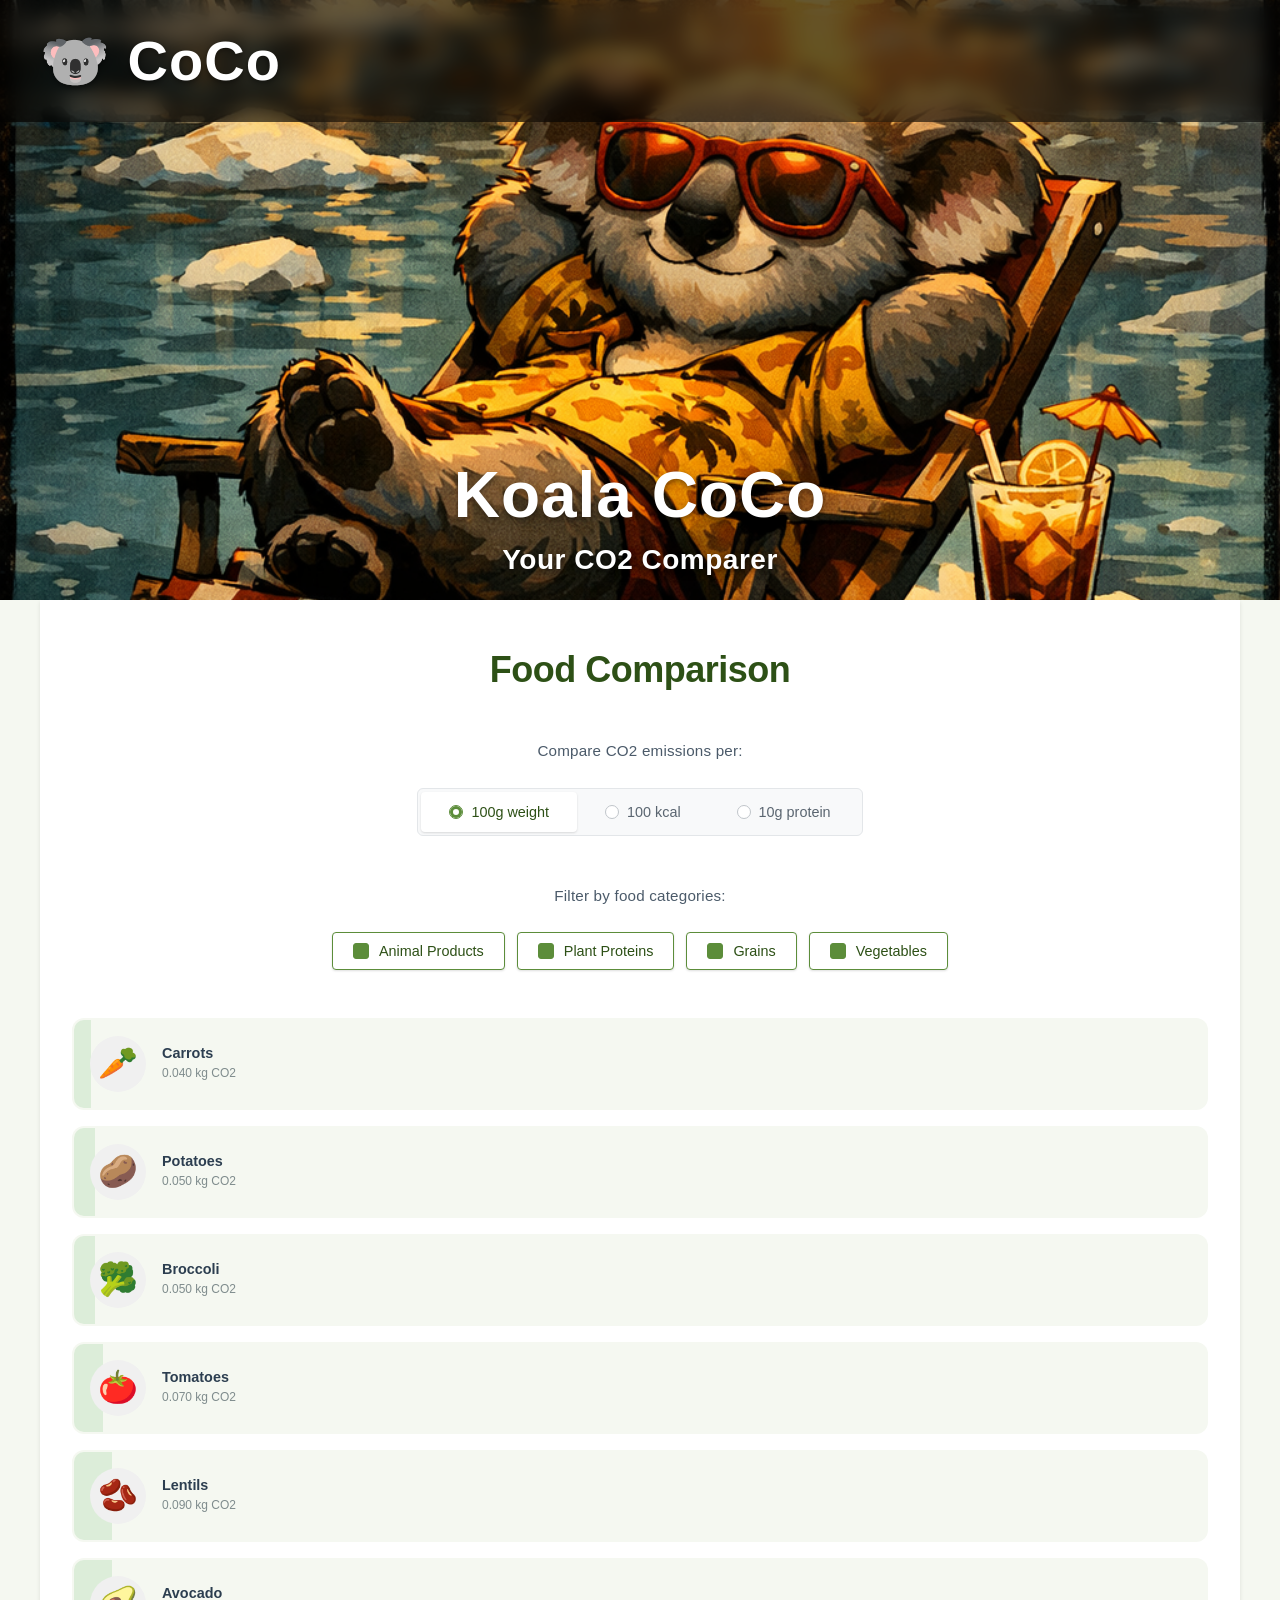
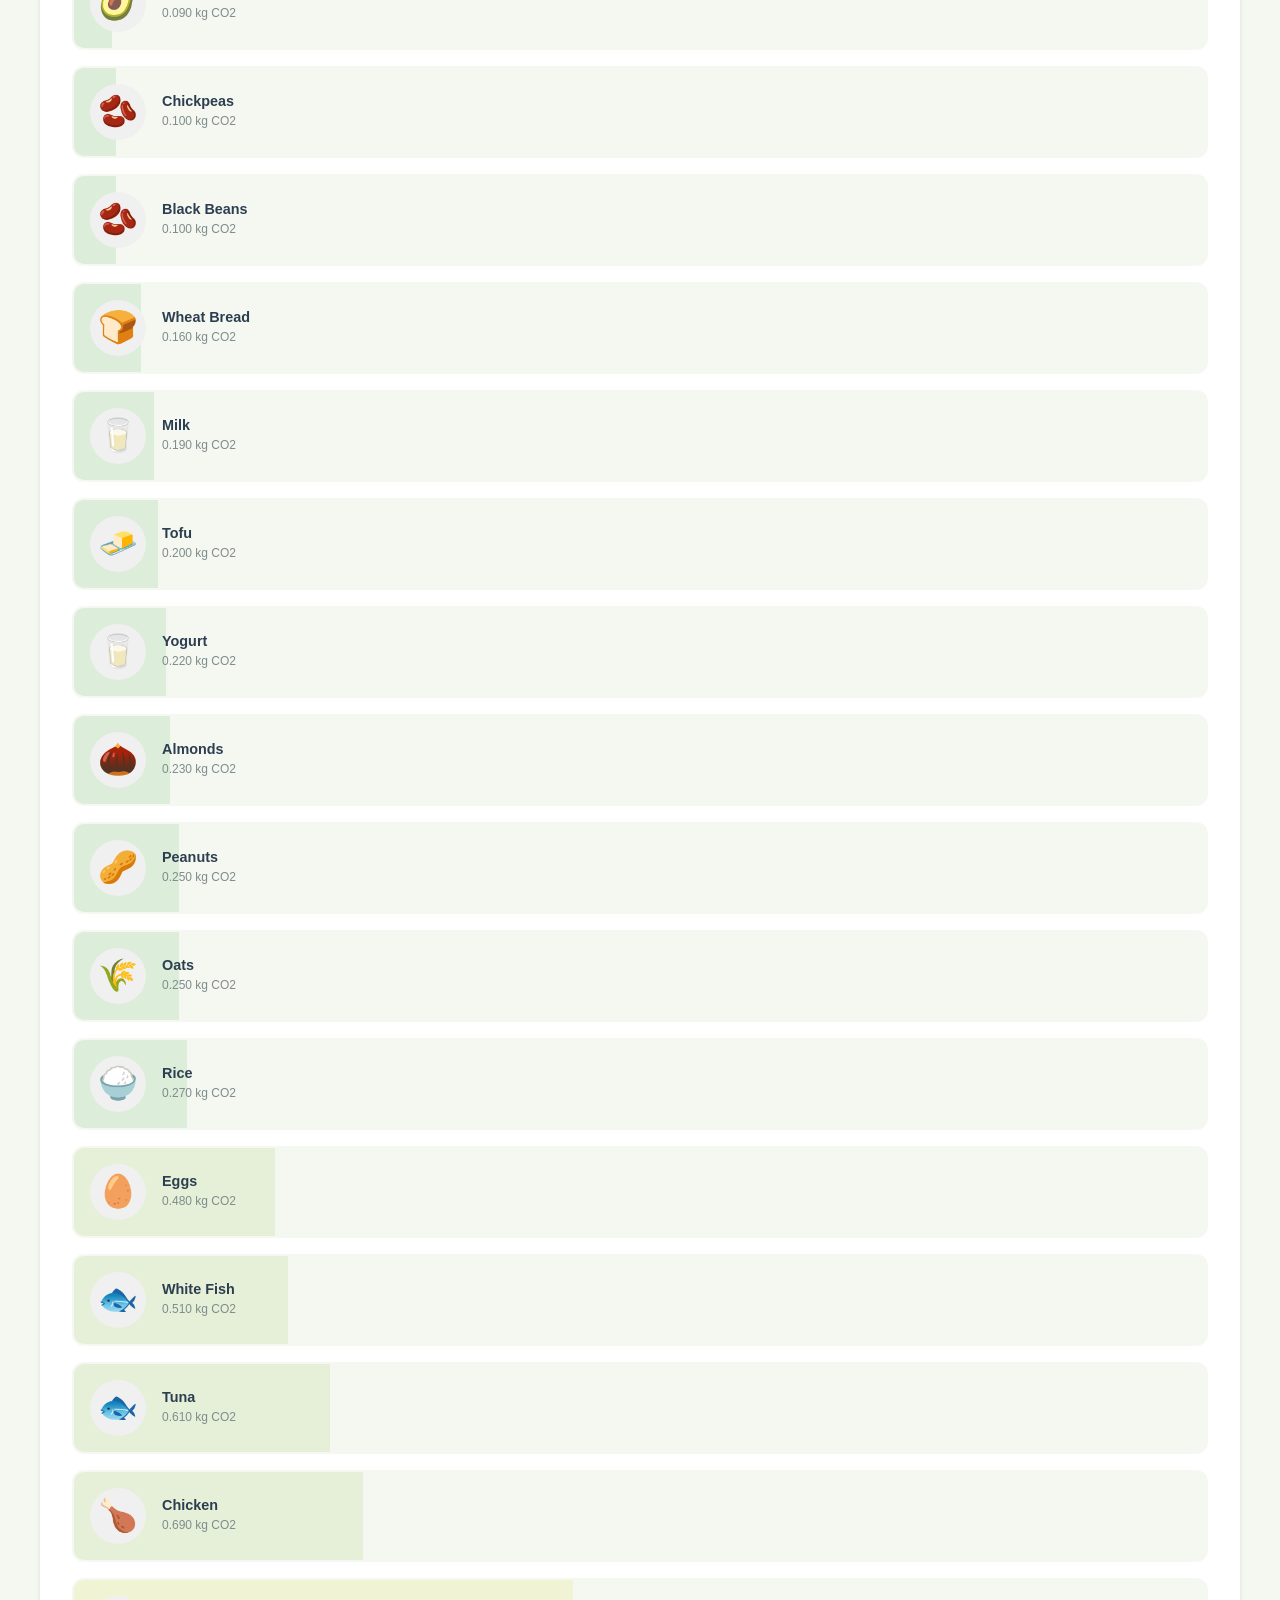
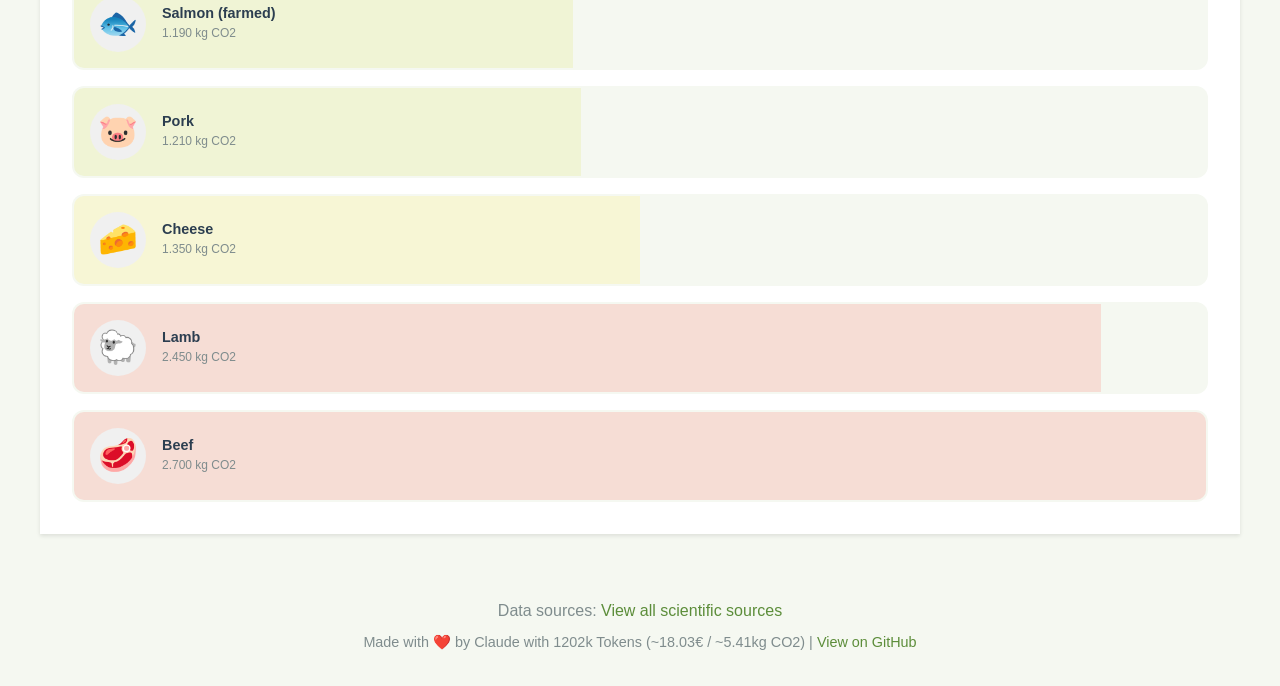
==== commit 24226636: "style" ====
--- a/index.html
+++ b/index.html
@@ -10,7 +10,7 @@
 <body>
     <!-- Hero Image -->
     <div class="hero-image">
-        <img src="assets/coco-koala.png" alt="Coco the Koala" id="cocoImage" onerror="this.style.display='none'">
+        <img src="assets/coco1.png" alt="Coco the Koala" id="cocoImage" onerror="this.style.display='none'">
         <div class="hero-overlay">
             <h1 class="hero-title">Koala CoCo</h1>
             <p class="hero-subtitle">Your CO2 Comparer</p>
--- a/styles.css
+++ b/styles.css
@@ -22,6 +22,7 @@
     --spacing-md: 24px;
     --spacing-lg: 32px;
     --spacing-xl: 48px;
+    --spacing-xxl: 96px;
 }
 
 * {
@@ -62,7 +63,7 @@
 
 .hero-overlay {
     position: absolute;
-    top: 85%;
+    top: 87%;
     left: 50%;
     transform: translate(-50%, -50%);
     text-align: center;
@@ -96,7 +97,7 @@
 
 @media (min-width: 768px) {
     .hero-image {
-        max-height: 400px;
+        max-height: 600px;
         display: flex;
         align-items: center;
         justify-content: center;
@@ -196,6 +197,7 @@
 .food-comparison {
     background: var(--color-white);
     padding: var(--spacing-lg);
+    padding-top: var(--spacing-xl);
     border-radius: 0;
     box-shadow: 0 2px 4px var(--color-shadow);
 }
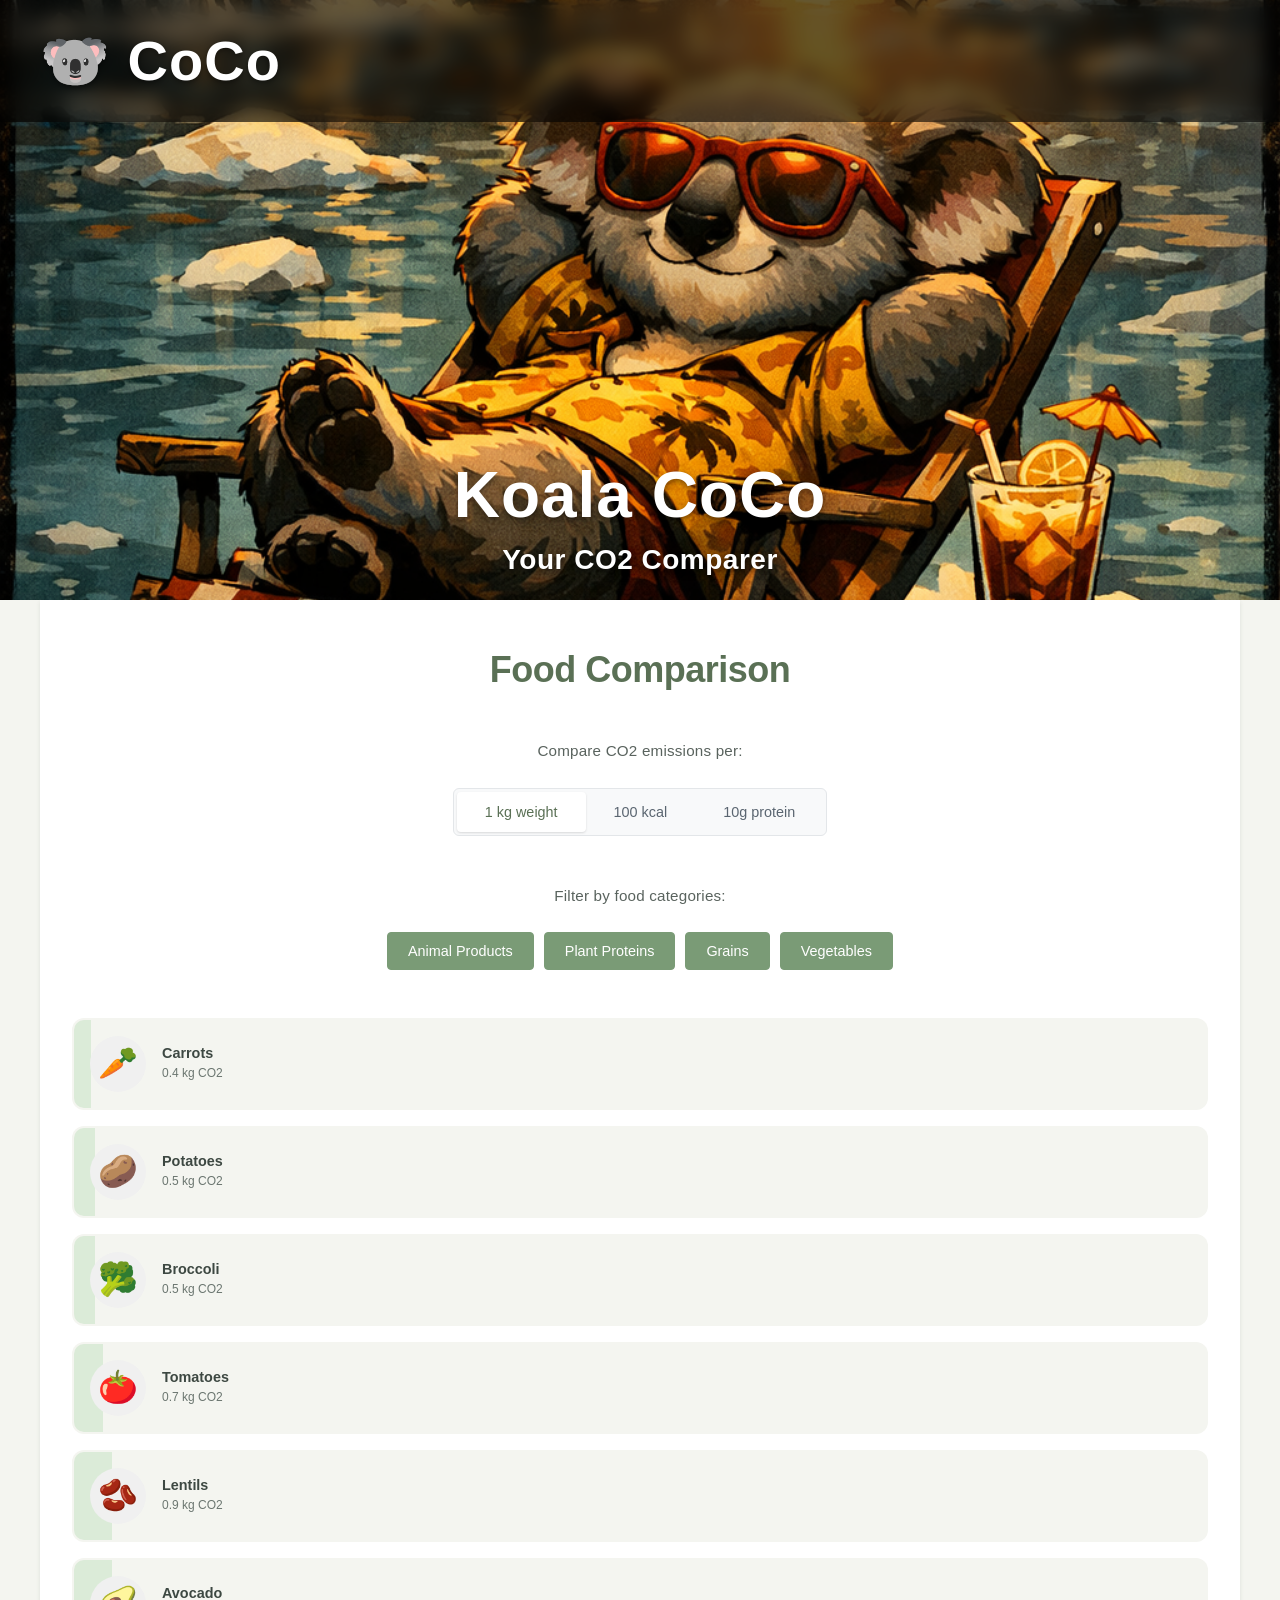
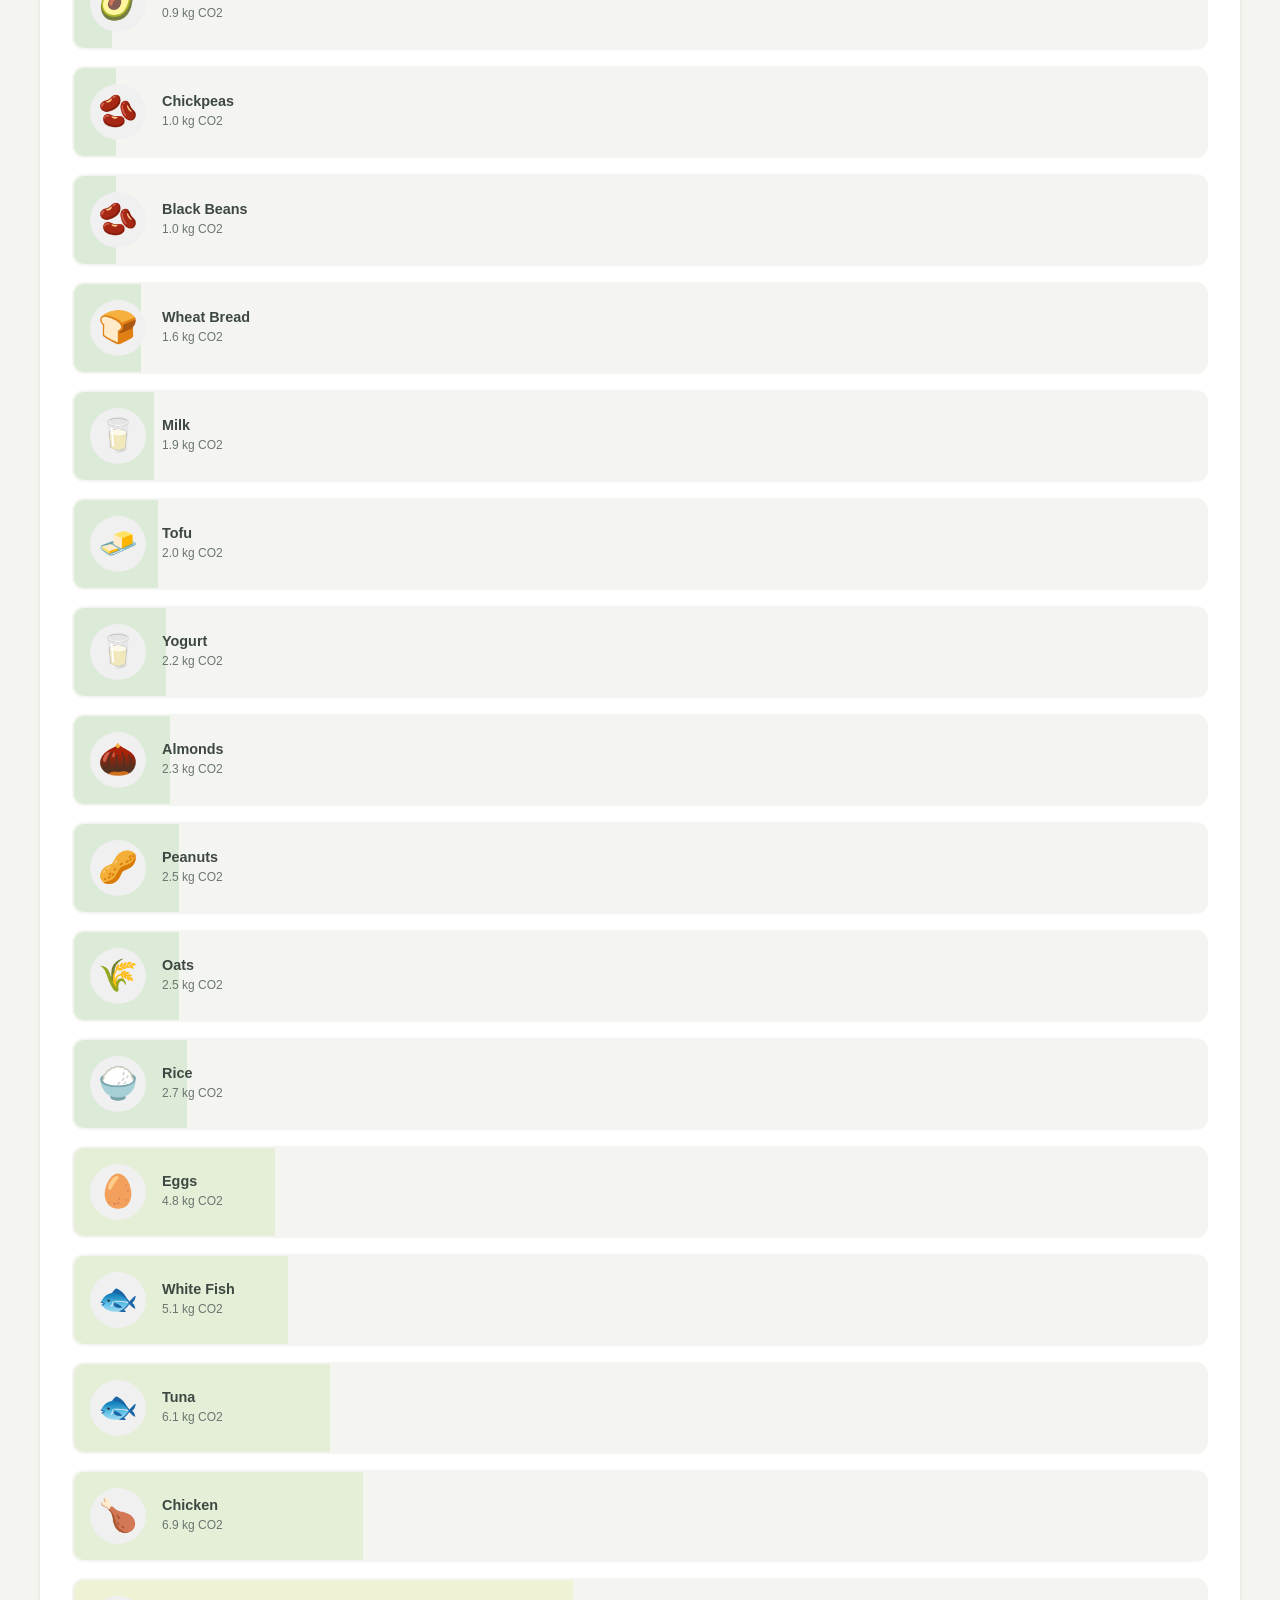
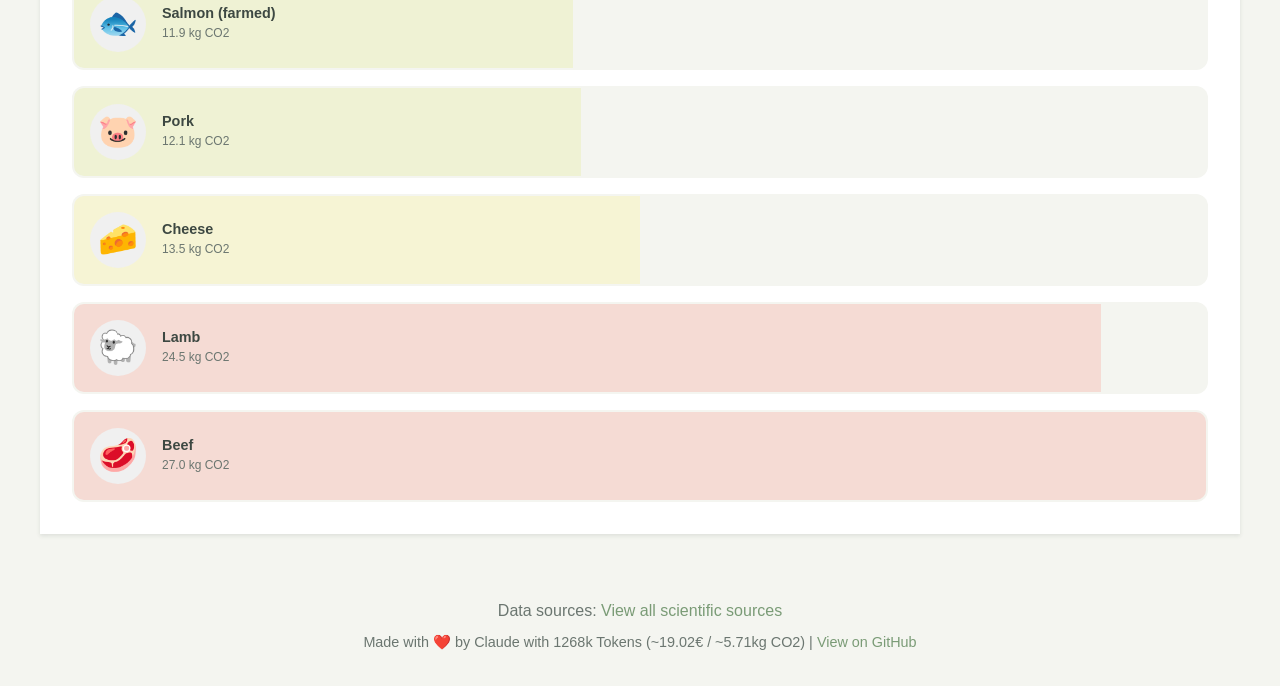
==== commit a5fb78da: "Streamline units: change to 1kg weight and 1 decimal place Changed weight comparison unit from 100g " ====
--- a/index.html
+++ b/index.html
@@ -10,7 +10,7 @@
 <body>
     <!-- Hero Image -->
     <div class="hero-image">
-        <img src="assets/coco1.png" alt="Coco the Koala" id="cocoImage" onerror="this.style.display='none'">
+        <img src="assets/coco-koala.png" alt="Coco the Koala" id="cocoImage" onerror="this.style.display='none'">
         <div class="hero-overlay">
             <h1 class="hero-title">Koala CoCo</h1>
             <p class="hero-subtitle">Your CO2 Comparer</p>
@@ -32,7 +32,7 @@
                 <div class="controls-group">
                     <label class="controls-label">Compare CO2 emissions per:</label>
                     <div class="mode-buttons">
-                        <button class="mode-btn active" data-mode="weight">100g weight</button>
+                        <button class="mode-btn active" data-mode="weight">1 kg weight</button>
                         <button class="mode-btn" data-mode="calories">100 kcal</button>
                         <button class="mode-btn" data-mode="protein">10g protein</button>
                     </div>
--- a/styles.css
+++ b/styles.css
@@ -2,19 +2,20 @@
    ABOUTME: Includes color-coding for CO2 levels and accessible contrast ratios */
 
 :root {
-    --color-primary: #2d5016;
-    --color-secondary: #5c8d3a;
-    --color-accent: #a4c639;
-    --color-background: #f5f8f1;
+    --color-primary: #5a7055;
+    --color-secondary: #7a9b76;
+    --color-accent: #a8c5a4;
+    --color-background: #f4f5f0;
     --color-white: #ffffff;
-    --color-text: #2c3e50;
-    --color-text-light: #7f8c8d;
-    --color-border: #d1d8d0;
-    --color-shadow: rgba(0, 0, 0, 0.1);
-
-    --color-co2-low: #4caf50;
-    --color-co2-medium: #ff9800;
-    --color-co2-high: #f44336;
+    --color-text: #3d4842;
+    --color-text-light: #6b7670;
+    --color-border: #d4d9d1;
+    --color-shadow: rgba(61, 72, 66, 0.12);
+    --color-header-text: #ffffff;
+
+    --color-co2-low: #7a9b76;
+    --color-co2-medium: #d4a574;
+    --color-co2-high: #c27b6c;
 
     --border-radius: 12px;
     --spacing-xs: 8px;
@@ -74,7 +75,7 @@
 .hero-title {
     font-size: 3.5rem;
     font-weight: 800;
-    color: var(--color-white);
+    color: var(--color-header-text);
     margin: 0;
     text-shadow:
         0 2px 4px rgba(0, 0, 0, 0.3),
@@ -87,7 +88,7 @@
 .hero-subtitle {
     font-size: 1.5rem;
     font-weight: 600;
-    color: var(--color-white);
+    color: var(--color-header-text);
     margin: var(--spacing-xs) 0 0 0;
     text-shadow:
         0 2px 4px rgba(0, 0, 0, 0.4),
@@ -142,7 +143,7 @@
 /* Header Styles */
 .header {
     background: rgba(0, 0, 0, 0.6);
-    color: var(--color-white);
+    color: var(--color-header-text);
     padding: var(--spacing-sm);
     position: fixed;
     top: 0;
@@ -160,7 +161,7 @@
 .header h1 {
     font-size: 3.5rem;
     font-weight: 800;
-    color: var(--color-white);
+    color: var(--color-header-text);
     margin: 0;
     text-shadow:
         0 2px 4px rgba(0, 0, 0, 0.3),
@@ -229,16 +230,9 @@
     padding: var(--spacing-sm);
     background: var(--color-background);
     border-radius: var(--border-radius);
-    transition: all 0.3s;
     border: 2px solid transparent;
     position: relative;
     overflow: hidden;
-}
-
-.food-item:hover {
-    background-color: rgba(92, 141, 58, 0.1);
-    border-color: var(--color-secondary);
-    box-shadow: 0 4px 8px var(--color-shadow);
 }
 
 .food-bar {
@@ -251,10 +245,6 @@
     z-index: 0;
 }
 
-.food-item:hover .food-bar {
-    opacity: 0.25;
-}
-
 .food-info {
     display: flex;
     align-items: center;
@@ -331,11 +321,12 @@
     display: flex;
     gap: 0;
     justify-content: center;
-    flex-wrap: wrap;
+    flex-wrap: nowrap;
     background: #f8f9fa;
     padding: 3px;
     border-radius: 6px;
     width: fit-content;
+    max-width: 100%;
     border: 1px solid #e3e6e9;
 }
 
@@ -350,29 +341,11 @@
     transition: all 0.2s ease;
     position: relative;
     border-radius: 4px;
-    display: flex;
-    align-items: center;
-    gap: 8px;
     white-space: nowrap;
-}
-
-.mode-btn::before {
-    content: '';
-    width: 12px;
-    height: 12px;
-    border: 1.5px solid #c0c5ca;
-    border-radius: 50%;
-    transition: all 0.2s ease;
-    display: inline-block;
-    background: var(--color-white);
 }
 
 .mode-btn:hover {
     color: var(--color-primary);
-}
-
-.mode-btn:hover::before {
-    border-color: var(--color-secondary);
 }
 
 .mode-btn.active {
@@ -382,16 +355,10 @@
     box-shadow: 0 1px 2px rgba(0, 0, 0, 0.06), 0 1px 3px rgba(0, 0, 0, 0.08);
 }
 
-.mode-btn.active::before {
-    border-color: var(--color-secondary);
-    background: var(--color-white);
-    box-shadow: inset 0 0 0 3px var(--color-secondary);
-}
-
-/* Category Filter Buttons - Checkbox Style */
+/* Category Filter Buttons - Toggle Style */
 .category-buttons {
     display: flex;
-    gap: 12px;
+    gap: 10px;
     justify-content: center;
     flex-wrap: wrap;
     margin-bottom: 0;
@@ -407,56 +374,19 @@
     border-radius: 4px;
     cursor: pointer;
     transition: all 0.2s ease;
-    display: flex;
-    align-items: center;
-    gap: 10px;
-    box-shadow: 0 1px 2px rgba(0, 0, 0, 0.04);
     white-space: nowrap;
-}
-
-.category-btn::before {
-    content: '';
-    width: 14px;
-    height: 14px;
-    border: 1.5px solid #c0c5ca;
-    border-radius: 3px;
-    transition: all 0.2s ease;
-    display: inline-block;
-    position: relative;
-    background: var(--color-white);
 }
 
 .category-btn:hover {
     border-color: var(--color-secondary);
-    background: #fafbfb;
-    box-shadow: 0 1px 3px rgba(0, 0, 0, 0.08);
-}
-
-.category-btn:hover::before {
-    border-color: var(--color-secondary);
+    background: rgba(122, 155, 118, 0.06);
 }
 
 .category-btn.active {
-    background: var(--color-white);
-    border-color: var(--color-secondary);
-    color: var(--color-primary);
-    font-weight: 500;
-    box-shadow: 0 1px 2px rgba(0, 0, 0, 0.06), 0 1px 3px rgba(0, 0, 0, 0.08);
-}
-
-.category-btn.active::before {
     background: var(--color-secondary);
     border-color: var(--color-secondary);
-}
-
-.category-btn.active::after {
-    content: '✓';
-    position: absolute;
     color: var(--color-white);
-    font-size: 11px;
-    font-weight: 700;
-    margin-left: -12px;
-    margin-top: 1px;
+    font-weight: 500;
 }
 
 /* Footer */
@@ -597,29 +527,19 @@
         font-size: 1.75rem;
     }
 
+    .mode-buttons {
+        width: 100%;
+        max-width: 480px;
+    }
+
     .mode-btn {
-        font-size: 0.85rem;
-        padding: 10px 20px;
-    }
-
-    .mode-btn::before {
-        width: 11px;
-        height: 11px;
+        font-size: 0.8rem;
+        padding: 10px 18px;
     }
 
     .category-btn {
         font-size: 0.85rem;
         padding: 9px 16px;
-    }
-
-    .category-btn::before {
-        width: 13px;
-        height: 13px;
-    }
-
-    .category-btn.active::after {
-        font-size: 10px;
-        margin-left: -11px;
     }
 }
 
@@ -648,43 +568,25 @@
     }
 
     .mode-buttons {
-        padding: 3px;
+        padding: 2px;
+        width: 100%;
+        max-width: 100%;
     }
 
     .mode-btn {
-        font-size: 0.825rem;
-        padding: 9px 16px;
+        font-size: 0.75rem;
+        padding: 8px 10px;
+        flex: 1;
+        justify-content: center;
+    }
+
+    .category-buttons {
         gap: 6px;
     }
 
-    .mode-btn::before {
-        width: 10px;
-        height: 10px;
-        border-width: 1.5px;
-    }
-
-    .mode-btn.active::before {
-        box-shadow: inset 0 0 0 2.5px var(--color-secondary);
-    }
-
-    .category-buttons {
-        gap: 8px;
-    }
-
     .category-btn {
-        font-size: 0.825rem;
+        font-size: 0.8rem;
         padding: 8px 14px;
-        gap: 8px;
-    }
-
-    .category-btn::before {
-        width: 12px;
-        height: 12px;
-    }
-
-    .category-btn.active::after {
-        font-size: 10px;
-        margin-left: -11px;
     }
 
     .food-item {
@@ -707,6 +609,94 @@
 
     .food-co2-value {
         font-size: 0.7rem;
+    }
+}
+
+/* Dark Mode Support */
+@media (prefers-color-scheme: dark) {
+    :root {
+        --color-primary: #7a9b76;
+        --color-secondary: #92b88e;
+        --color-accent: #a8c5a4;
+        --color-background: #1c1f1b;
+        --color-white: #2a2d28;
+        --color-text: #e4e6e3;
+        --color-text-light: #9ca39a;
+        --color-border: #3d4842;
+        --color-shadow: rgba(0, 0, 0, 0.4);
+        --color-header-text: #ffffff;
+    }
+
+    body {
+        background-color: #15170f;
+    }
+
+    .header {
+        background: rgba(28, 31, 27, 0.95);
+    }
+
+    .mode-buttons {
+        background: #1c1f1b;
+        border-color: #3d4842;
+    }
+
+    .mode-btn {
+        color: #adb3aa;
+    }
+
+    .mode-btn.active {
+        background: #2a2d28;
+        color: #e4e6e3;
+        box-shadow: 0 1px 3px rgba(0, 0, 0, 0.3);
+    }
+
+    .category-btn {
+        background: #2a2d28;
+        border-color: #3d4842;
+        color: #adb3aa;
+    }
+
+    .category-btn:hover {
+        background: rgba(122, 155, 118, 0.2);
+    }
+
+    .category-btn.active {
+        background: var(--color-secondary);
+        color: #ffffff;
+    }
+
+    .food-item {
+        background: var(--color-background);
+        border-color: transparent;
+    }
+
+    .food-bar {
+        opacity: 0.4;
+    }
+
+    .food-image {
+        background: #1c1f1b;
+    }
+
+    .modal {
+        background-color: rgba(0, 0, 0, 0.8);
+    }
+
+    .modal-content {
+        background-color: #2a2d28;
+    }
+
+    .modal-close {
+        color: #9ca39a;
+    }
+
+    .modal-close:hover {
+        color: #e4e6e3;
+    }
+
+    .source-item {
+        border-color: #3d4842;
+        background: #1c1f1b;
     }
 }
 
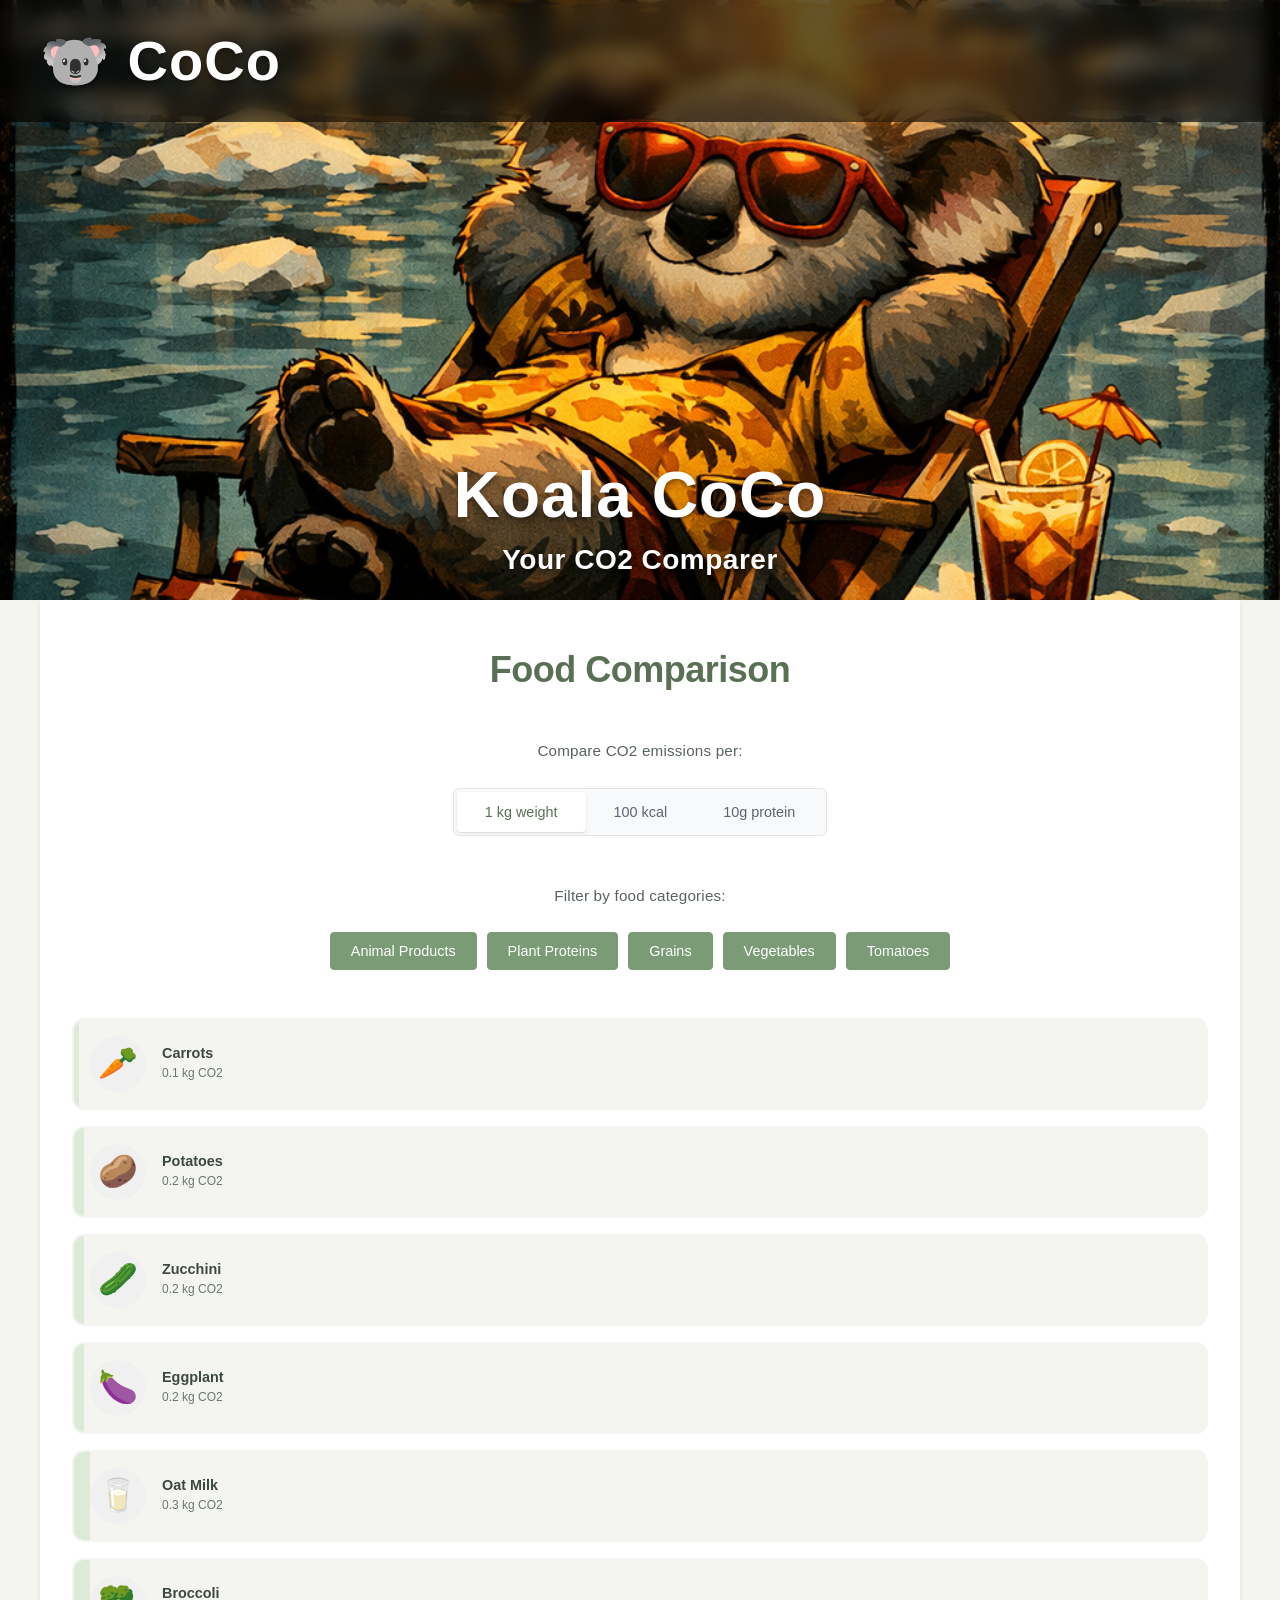
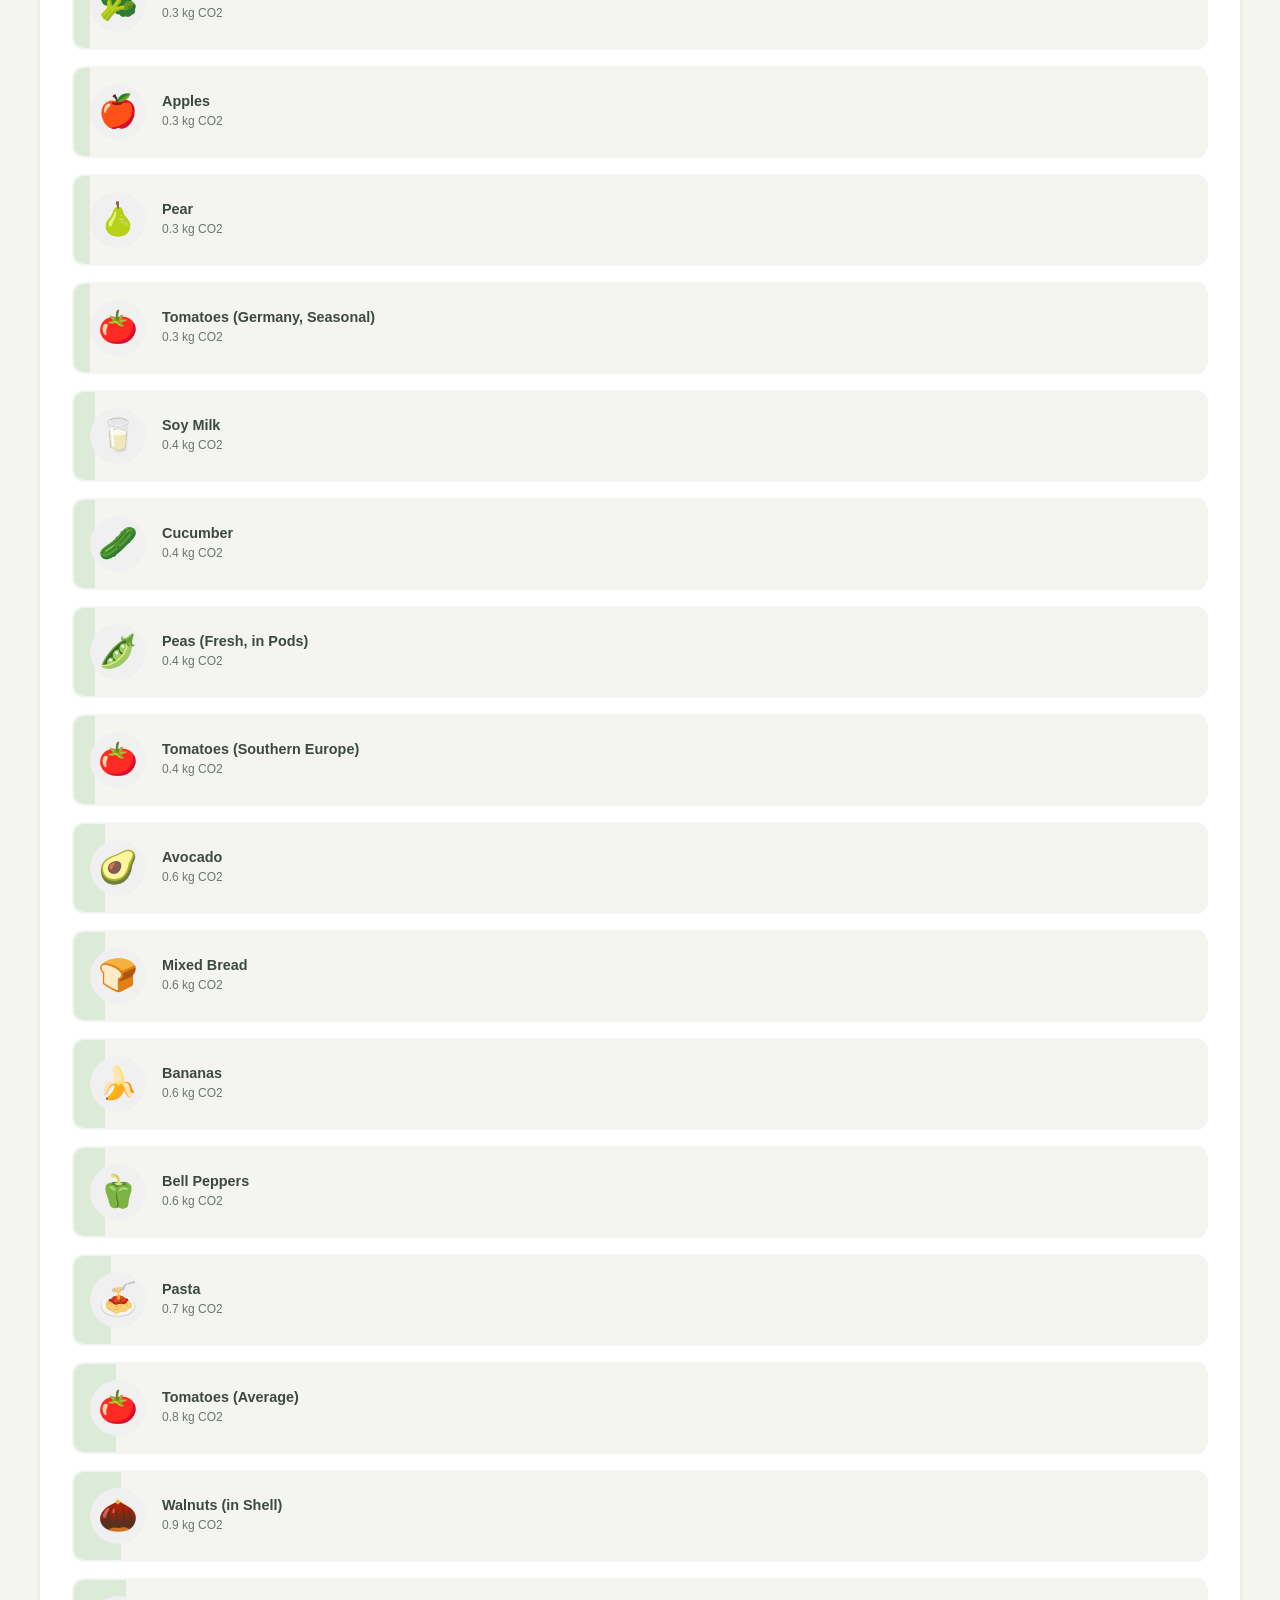
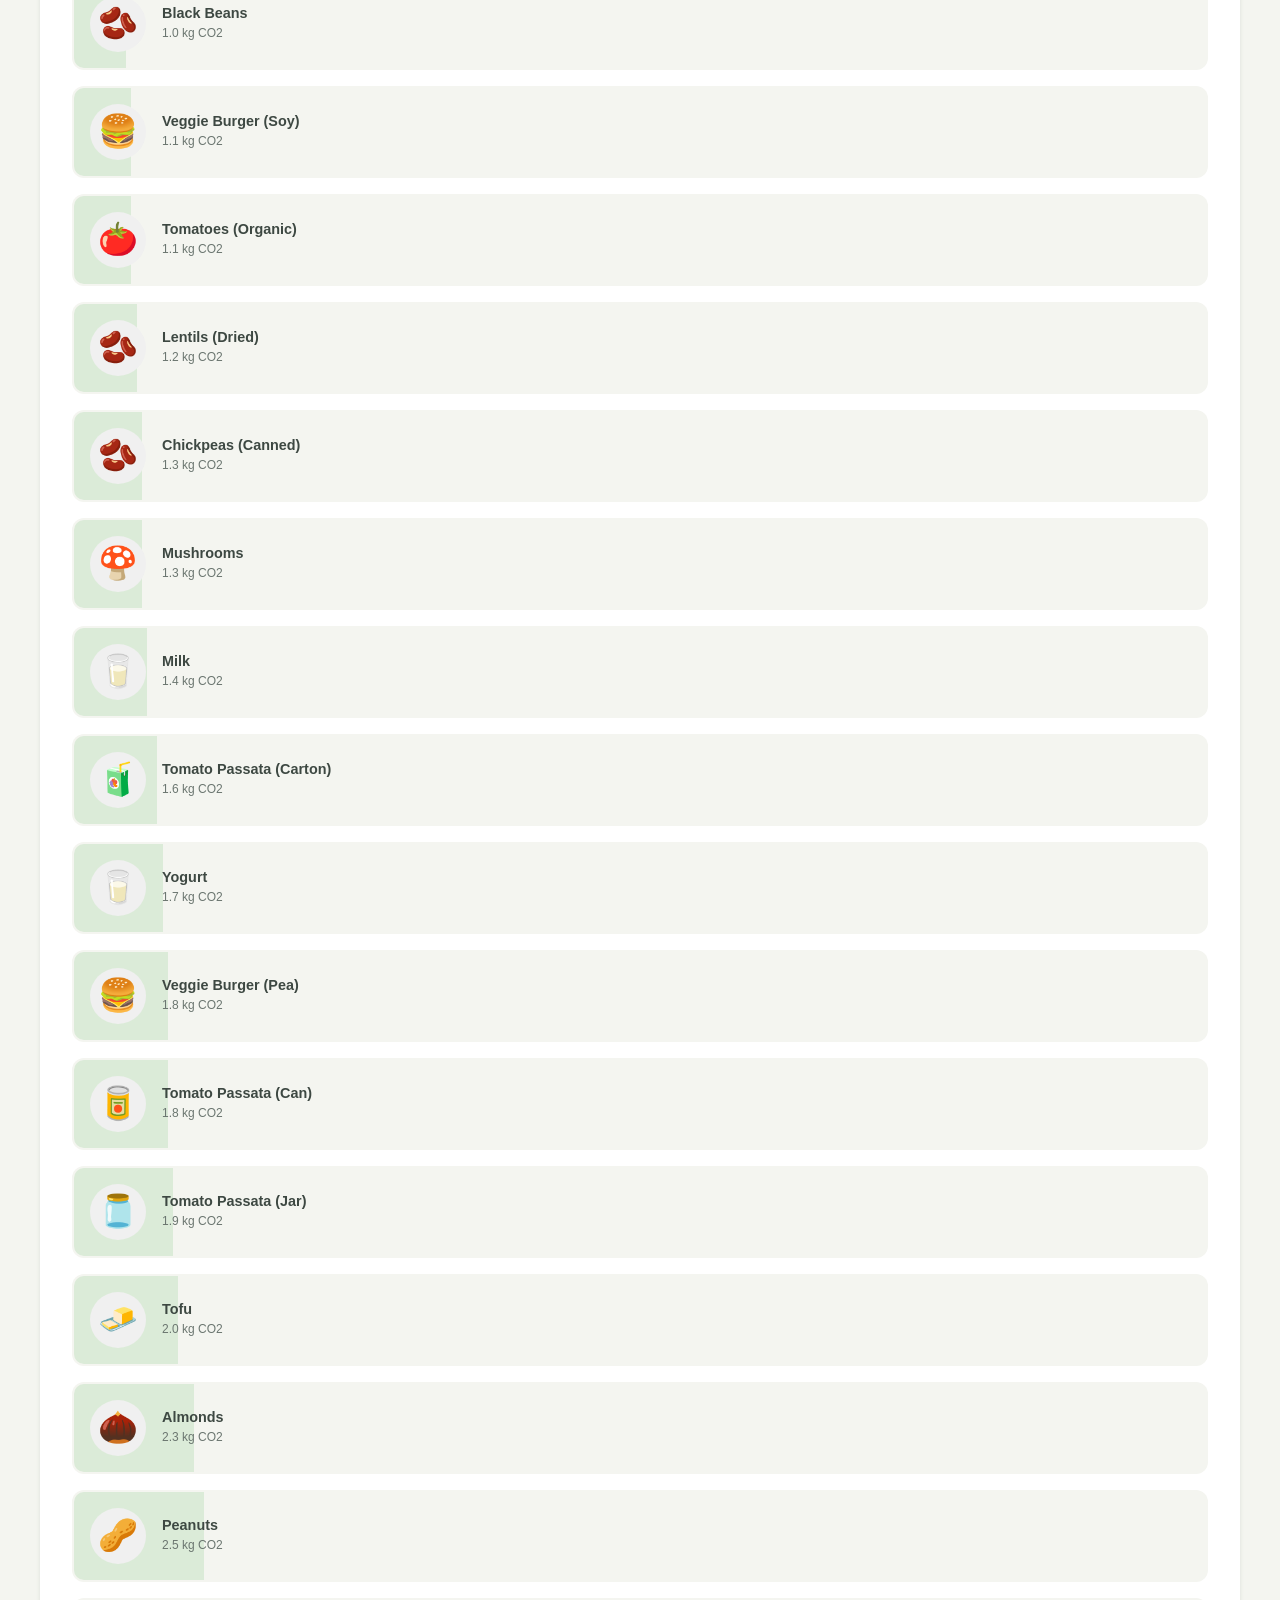
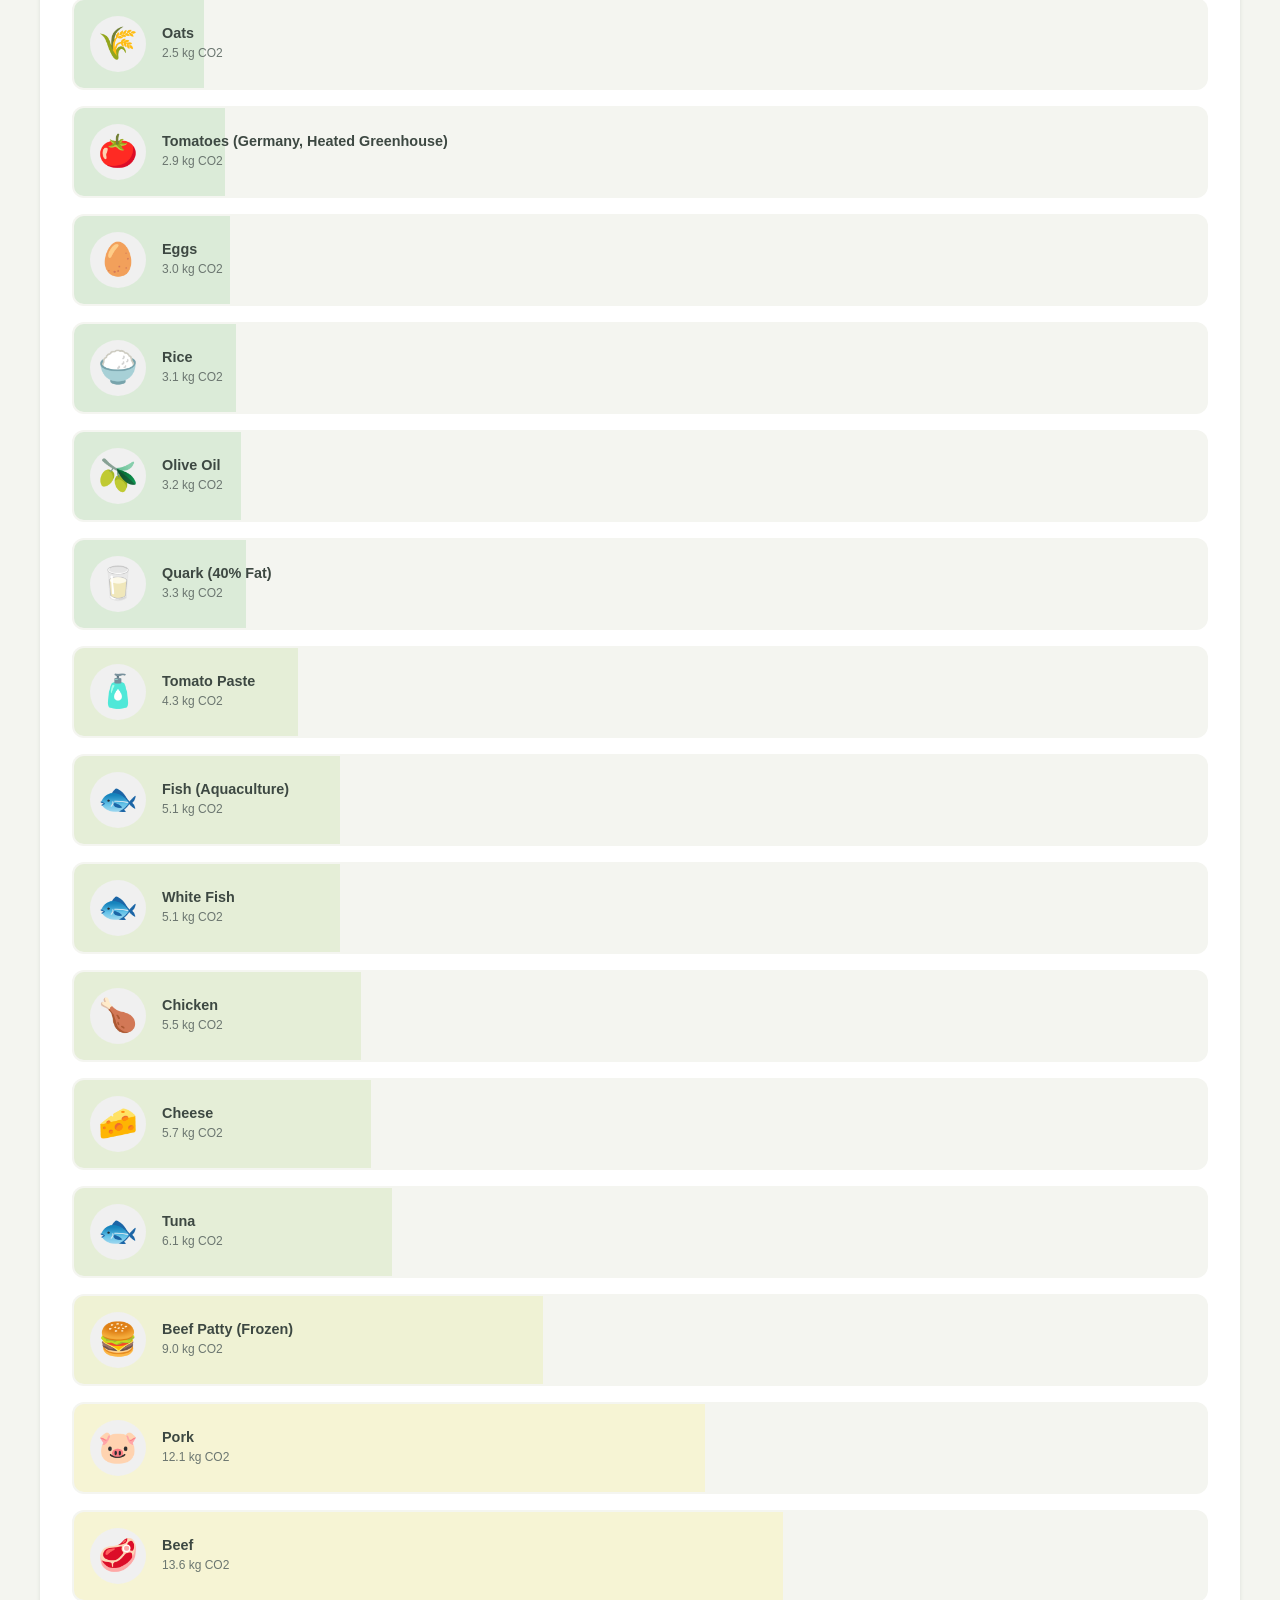
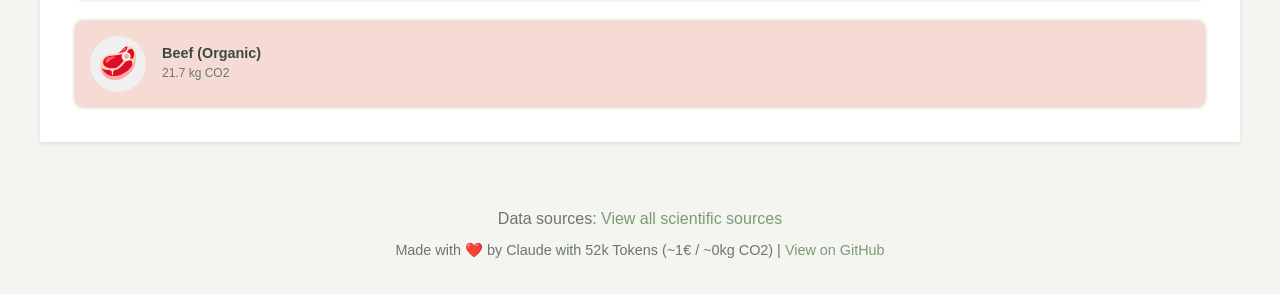
==== commit ee684b52: "fix tomatoes and remove bad foods" ====
--- a/index.html
+++ b/index.html
@@ -45,6 +45,7 @@
                         <button class="category-btn active" data-category="plant_protein">Plant Proteins</button>
                         <button class="category-btn active" data-category="grain">Grains</button>
                         <button class="category-btn active" data-category="vegetable">Vegetables</button>
+                        <button class="category-btn active" data-category="tomatoes">Tomatoes</button>
                     </div>
                 </div>
 
--- a/styles.css
+++ b/styles.css
@@ -613,7 +613,8 @@
 }
 
 /* Dark Mode Support */
-@media (prefers-color-scheme: dark) {
+@media (
+    prefers-color-scheme: dark) {
     :root {
         --color-primary: #7a9b76;
         --color-secondary: #92b88e;
@@ -632,7 +633,7 @@
     }
 
     .header {
-        background: rgba(28, 31, 27, 0.95);
+        background: rgba(28, 31, 27, 0.5);
     }
 
     .mode-buttons {
@@ -660,17 +661,17 @@
         background: rgba(122, 155, 118, 0.2);
     }
 
-    .category-btn.active {
-        background: var(--color-secondary);
+    .category-buttons .category-btn.active {
+        background: #92b88e;
         color: #ffffff;
     }
 
-    .food-item {
-        background: var(--color-background);
+    .foods-bars .food-item {
+        background: #1c1f1b;
         border-color: transparent;
     }
 
-    .food-bar {
+    .food-item .food-bar {
         opacity: 0.4;
     }
 
